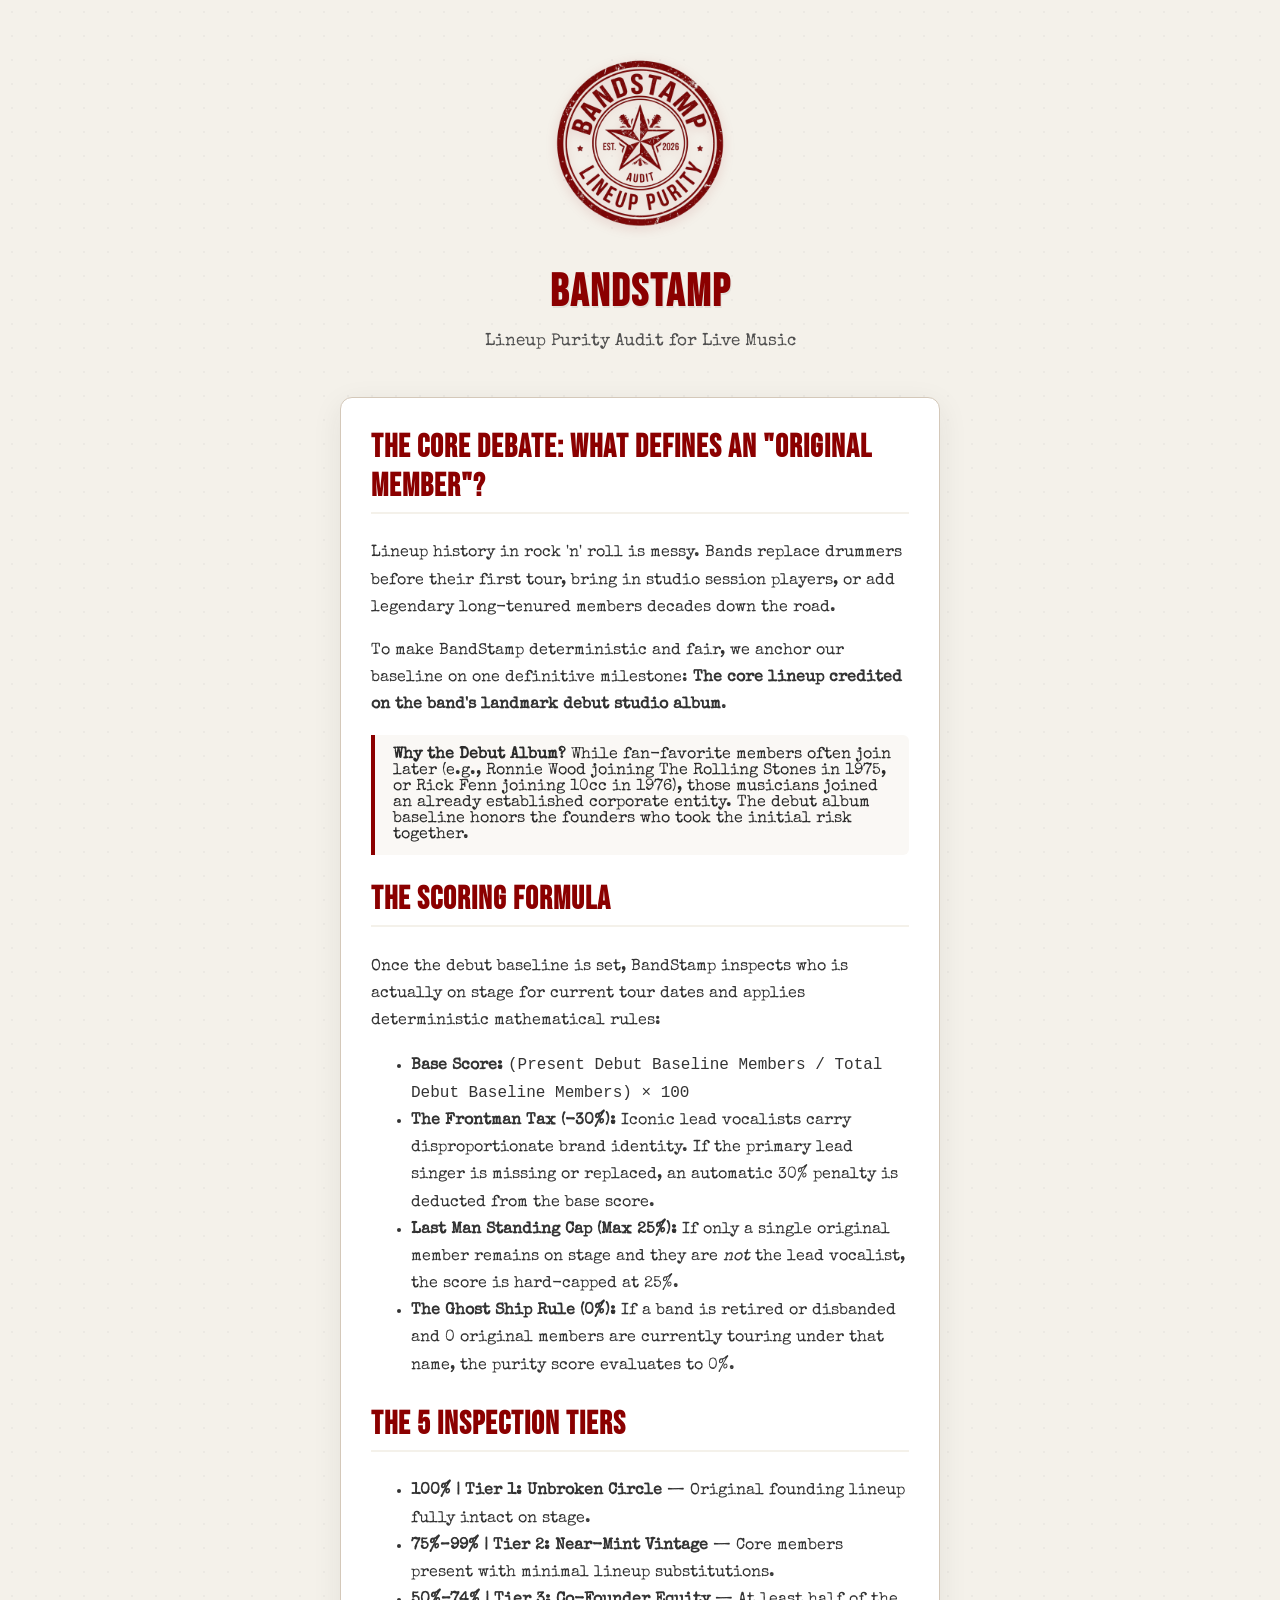
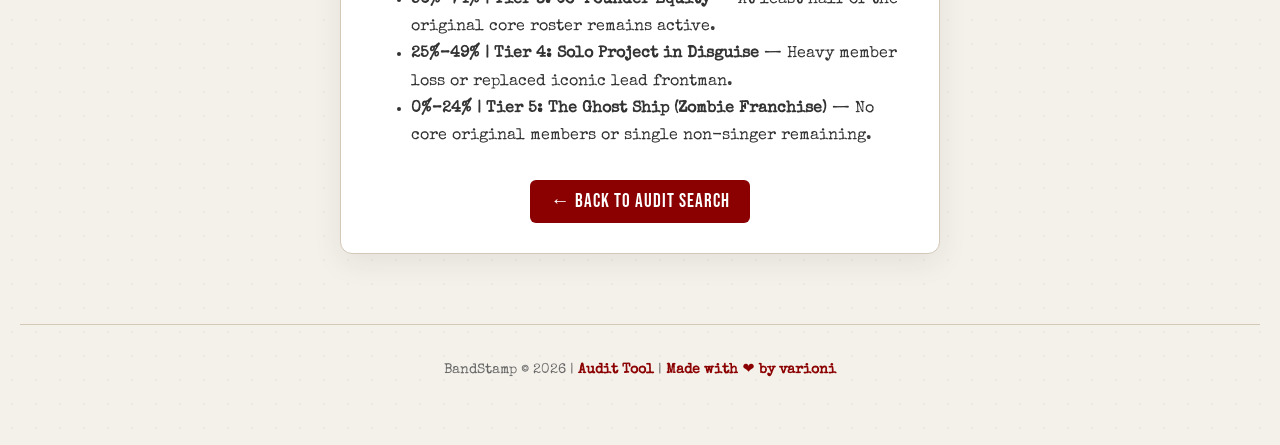
==== about.html @ f0cc4633 "Create about.html" ====
<!DOCTYPE html>
<html lang="en">
<head>
  <meta charset="UTF-8">
  <meta name="viewport" content="width=device-width, initial-scale=1.0">
  <title>About & Audit Logic - BandStamp</title>
  <link rel="stylesheet" href="style.css">
  <link rel="preconnect" href="https://fonts.googleapis.com">
  <link rel="preconnect" href="https://fonts.gstatic.com" crossorigin>
  <link href="https://fonts.googleapis.com/css2?family=Bebas+Neue&family=Special+Elite&display=swap" rel="stylesheet">
  <style>
    .about-container {
      background: #ffffff;
      border: 1px solid #d4c8b9;
      border-radius: 12px;
      padding: 30px;
      box-shadow: 0 8px 30px rgba(43, 40, 35, 0.08);
      margin-bottom: 30px;
    }

    .about-section {
      margin-bottom: 25px;
    }

    .about-section h2 {
      font-family: 'Bebas Neue', sans-serif;
      font-size: 2rem;
      color: #8b0000;
      border-bottom: 2px solid #f4f1ea;
      padding-bottom: 6px;
      margin-top: 0;
      letter-spacing: 1px;
    }

    .about-section p, .about-section li {
      font-size: 1rem;
      line-height: 1.7;
      color: #333;
    }

    .rule-box {
      background: #faf8f5;
      border-left: 4px solid #8b0000;
      padding: 12px 18px;
      margin: 15px 0;
      border-radius: 0 6px 6px 0;
    }

    .nav-btn {
      display: inline-block;
      font-family: 'Bebas Neue', sans-serif;
      font-size: 1.2rem;
      color: #ffffff;
      background-color: #8b0000;
      padding: 10px 20px;
      border-radius: 6px;
      text-decoration: none;
      letter-spacing: 1px;
      transition: background-color 0.15s ease;
    }

    .nav-btn:hover {
      background-color: #9d0a0a;
    }
  </style>
</head>
<body>

  <header>
    <div class="logo-container">
      <a href="index.html">
        <img src="logo.png" alt="BandStamp Logo" class="site-logo">
      </a>
      <h1 class="brand-title">BANDSTAMP</h1>
      <p class="tagline">Lineup Purity Audit for Live Music</p>
    </div>
  </header>

  <main>
    <div class="about-container">
      <div class="about-section">
        <h2>The Core Debate: What Defines an "Original Member"?</h2>
        <p>
          Lineup history in rock 'n' roll is messy. Bands replace drummers before their first tour, bring in studio session players, or add legendary long-tenured members decades down the road. 
        </p>
        <p>
          To make BandStamp deterministic and fair, we anchor our baseline on one definitive milestone: <strong>The core lineup credited on the band's landmark debut studio album</strong>.
        </p>
        <div class="rule-box">
          <strong>Why the Debut Album?</strong> While fan-favorite members often join later (e.g., Ronnie Wood joining The Rolling Stones in 1975, or Rick Fenn joining 10cc in 1976), those musicians joined an already established corporate entity. The debut album baseline honors the founders who took the initial risk together.
        </div>
      </div>

      <div class="about-section">
        <h2>The Scoring Formula</h2>
        <p>Once the debut baseline is set, BandStamp inspects who is actually on stage for current tour dates and applies deterministic mathematical rules:</p>

        <ul>
          <li><strong>Base Score:</strong> <code>(Present Debut Baseline Members / Total Debut Baseline Members) × 100</code></li>
          <li><strong>The Frontman Tax (-30%):</strong> Iconic lead vocalists carry disproportionate brand identity. If the primary lead singer is missing or replaced, an automatic 30% penalty is deducted from the base score.</li>
          <li><strong>Last Man Standing Cap (Max 25%):</strong> If only a single original member remains on stage and they are <em>not</em> the lead vocalist, the score is hard-capped at 25%.</li>
          <li><strong>The Ghost Ship Rule (0%):</strong> If a band is retired or disbanded and 0 original members are currently touring under that name, the purity score evaluates to 0%.</li>
        </ul>
      </div>

      <div class="about-section">
        <h2>The 5 Inspection Tiers</h2>
        <ul>
          <li><strong>100% | Tier 1: Unbroken Circle</strong> — Original founding lineup fully intact on stage.</li>
          <li><strong>75%–99% | Tier 2: Near-Mint Vintage</strong> — Core members present with minimal lineup substitutions.</li>
          <li><strong>50%–74% | Tier 3: Co-Founder Equity</strong> — At least half of the original core roster remains active.</li>
          <li><strong>25%–49% | Tier 4: Solo Project in Disguise</strong> — Heavy member loss or replaced iconic lead frontman.</li>
          <li><strong>0%–24% | Tier 5: The Ghost Ship (Zombie Franchise)</strong> — No core original members or single non-singer remaining.</li>
        </ul>
      </div>

      <div style="text-align: center; margin-top: 30px;">
        <a href="index.html" class="nav-btn">← Back to Audit Search</a>
      </div>
    </div>
  </main>

  <footer>
    <p>BandStamp &copy; 2026 | <a href="index.html">Audit Tool</a> | <a href="https://github.com/varioni" target="_blank" rel="noopener">Made with &#10084;&#65039; by varioni</a></p>
  </footer>

</body>
</html>
---- style.css ----
/* General Page Styling */
body {
  font-family: 'Special Elite', system-ui, -apple-system, sans-serif;
  background-color: #f4f1ea;
  background-image: radial-gradient(rgba(0, 0, 0, 0.03) 1px, transparent 0);
  background-size: 24px 24px;
  color: #2b2b2b;
  margin: 0;
  padding: 30px 20px;
  display: flex;
  flex-direction: column;
  align-items: center;
  min-height: 100vh;
}

/* Header & Logo Setup */
header {
  text-align: center;
  margin-bottom: 30px;
}

.logo-container {
  display: flex;
  flex-direction: column;
  align-items: center;
  gap: 10px; /* Reduced gap since the logo is bigger */
}

.site-logo {
  width: 170px; /* BUMPED UP from 110px to make the logo bigger */
  height: auto;
  filter: drop-shadow(0px 3px 6px rgba(139, 0, 0, 0.15));
}

.brand-title {
  margin: 0;
  font-family: 'Bebas Neue', sans-serif;
  font-size: 2.8rem; /* REDUCED from 4.2rem to make the text header smaller */
  color: #8b0000;
  text-transform: uppercase;
  letter-spacing: 2px;
  line-height: 0.9;
  text-shadow: 1px 2px 0px rgba(0, 0, 0, 0.07);
}

.tagline {
  font-family: 'Special Elite', cursive;
  font-size: 1.05rem;
  color: #4f4f4f;
  margin-top: 10px;
}

/* Main Container & Search Bar */
main {
  width: 100%;
  max-width: 600px;
}

.search-box {
  display: flex;
  gap: 10px;
  margin-bottom: 25px;
}

input[type="text"] {
  flex: 1;
  font-family: inherit;
  padding: 14px 20px;
  font-size: 1.1rem;
  background-color: #fff;
  border: 2px solid #bda893;
  border-radius: 6px;
  outline: none;
  box-shadow: inset 0 1px 4px rgba(0,0,0,0.05);
}

input[type="text"]:focus {
  border-color: #8b0000;
  box-shadow: inset 0 1px 4px rgba(0,0,0,0.05), 0 0 0 3px rgba(139, 0, 0, 0.1);
}

button {
  font-family: 'Bebas Neue', sans-serif;
  padding: 0 24px;
  font-size: 1.4rem;
  letter-spacing: 1px;
  color: #ffffff;
  background-color: #8b0000;
  border: none;
  border-radius: 6px;
  cursor: pointer;
  transition: all 0.15s ease;
  box-shadow: 0 3px 0 #5e0000, 0 4px 6px rgba(0,0,0,0.1);
}

button:hover {
  background-color: #9d0a0a;
  transform: translateY(-1px);
}

.hidden {
  display: none !important;
}

/* Loading State */
#loading {
  text-align: center;
  font-family: 'Special Elite', cursive;
  font-size: 1.1rem;
  color: #8b0000;
  margin: 20px 0;
  animation: pulse 1.5s infinite ease-in-out;
}

@keyframes pulse {
  0% { opacity: 0.6; }
  50% { opacity: 1; }
  100% { opacity: 0.6; }
}

/* Band Result Card */
.card {
  background: #fff;
  border-radius: 12px;
  box-shadow: 0 8px 30px rgba(43, 40, 35, 0.12);
  overflow: hidden;
  margin-bottom: 30px;
  border: 1px solid #d4c8b9;
}

.image-wrapper {
  position: relative;
  width: 100%;
  height: 350px;
  background-color: #e8e4db;
  overflow: hidden;
}

.image-wrapper img {
  width: 100%;
  height: 100%;
  object-fit: cover;
  display: block;
}

.card-details {
  padding: 25px;
}

.card-details h2 {
  margin-top: 0;
  margin-bottom: 8px;
  font-family: 'Bebas Neue', sans-serif;
  font-size: 2.5rem;
  color: #1a1a1a;
  text-transform: uppercase;
}

.badge {
  display: inline-block;
  font-family: 'Special Elite', cursive;
  font-size: 0.85rem;
  font-weight: bold;
  padding: 6px 12px;
  border-radius: 4px;
  margin-bottom: 10px;
  background-color: #2b2b2b;
  color: #fff;
  text-transform: uppercase;
}

.score-display {
  font-size: 1.2rem;
  margin: 10px 0;
}

#score-value {
  font-weight: bold;
  color: #8b0000;
  font-size: 1.3rem;
}

#audit-summary {
  font-family: inherit;
  font-size: 0.95rem;
  line-height: 1.65;
  color: #3a3a3a;
  margin-top: 15px;
  padding-top: 15px;
  border-top: 1px dashed #d4c8b9;
}

/* Rubber Stamp Overlay */
.stamp {
  position: absolute;
  top: 25px;
  right: 25px;
  padding: 10px 18px;
  font-family: 'Bebas Neue', sans-serif;
  font-size: 1.5rem;
  font-weight: bold;
  text-transform: uppercase;
  border-style: solid;
  border-width: 4px;
  border-radius: 8px;
  transform: rotate(-14deg);
  opacity: 0.95;
  letter-spacing: 1.5px;
  background-color: rgba(255, 255, 255, 0.95);
  box-shadow: 0 4px 10px rgba(0,0,0,0.15);
}

.stamp.gold { color: #b8860b; border-color: #b8860b; }
.stamp.green { color: #2e8b57; border-color: #2e8b57; }
.stamp.yellow { color: #d99b00; border-color: #d99b00; }
.stamp.orange { color: #d2691e; border-color: #d2691e; }
.stamp.red { color: #b22222; border-color: #b22222; }

/* Permanent Scorecard Legend Section */
.scorecard-legend {
  background: #ffffff;
  border: 1px solid #d4c8b9;
  border-radius: 10px;
  padding: 20px;
  margin-top: 15px;
  box-shadow: 0 4px 15px rgba(0,0,0,0.04);
}

.legend-title {
  font-family: 'Bebas Neue', sans-serif;
  font-size: 1.8rem;
  color: #8b0000;
  margin: 0 0 15px 0;
  text-transform: uppercase;
  letter-spacing: 1px;
  text-align: center;
  border-bottom: 2px solid #f4f1ea;
  padding-bottom: 8px;
}

.legend-list {
  display: flex;
  flex-direction: column;
  gap: 12px;
}

.legend-item {
  display: flex;
  align-items: center;
  gap: 15px;
  padding: 10px 12px;
  border-radius: 6px;
  border-left: 5px solid #2b2b2b;
  background-color: #faf8f5;
}

.legend-score {
  font-family: 'Bebas Neue', sans-serif;
  font-size: 1.4rem;
  min-width: 80px;
  text-align: center;
  padding: 4px 8px;
  border-radius: 4px;
  color: #fff;
}

.legend-text {
  display: flex;
  flex-direction: column;
}

.legend-name {
  font-weight: bold;
  font-size: 0.95rem;
  color: #1a1a1a;
}

.legend-desc {
  font-size: 0.8rem;
  color: #666;
  margin-top: 2px;
}

/* Tier Colors for Scorecard Items */
.tier-gold { border-left-color: #b8860b; }
.tier-gold .legend-score { background-color: #b8860b; }

.tier-green { border-left-color: #2e8b57; }
.tier-green .legend-score { background-color: #2e8b57; }

.tier-yellow { border-left-color: #d99b00; }
.tier-yellow .legend-score { background-color: #d99b00; }

.tier-orange { border-left-color: #d2691e; }
.tier-orange .legend-score { background-color: #d2691e; }

.tier-red { border-left-color: #b22222; }
.tier-red .legend-score { background-color: #b22222; }

footer {
  margin-top: 40px;
  padding: 20px 0;
  font-size: 0.9rem;
  color: #666;
  text-align: center;
  border-top: 1px solid #d4c8b9;
  width: 100%;
}

footer a {
  color: #8b0000;
  text-decoration: none;
  font-weight: bold;
  transition: color 0.15s ease;
}

footer a:hover {
  text-decoration: underline;
  color: #a00000;
}
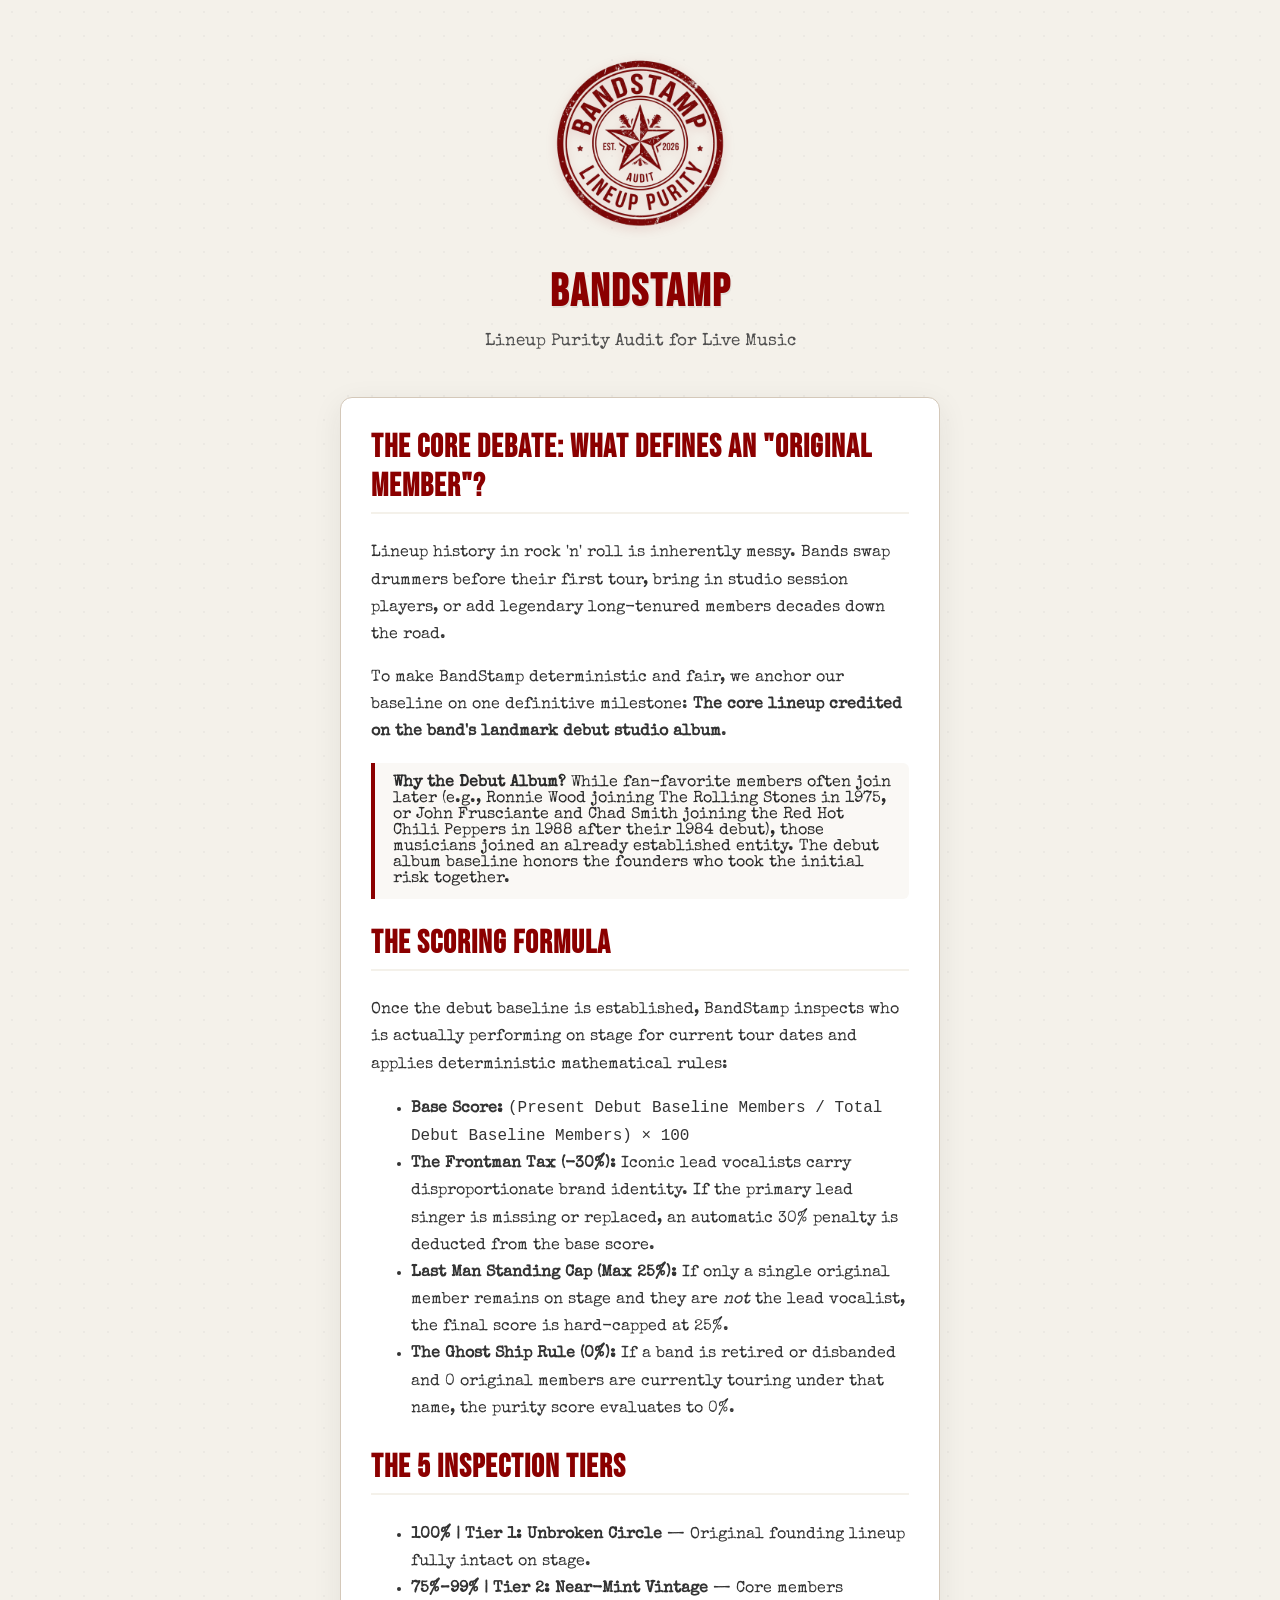
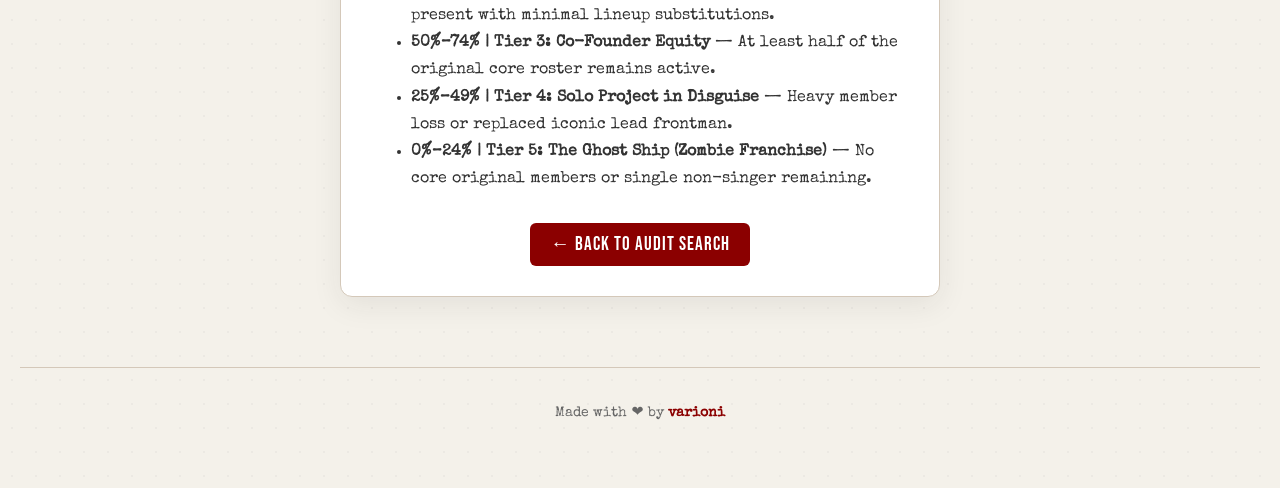
==== commit 18704160: "Update about.html" ====
--- a/about.html
+++ b/about.html
@@ -3,7 +3,7 @@
 <head>
   <meta charset="UTF-8">
   <meta name="viewport" content="width=device-width, initial-scale=1.0">
-  <title>About & Audit Logic - BandStamp</title>
+  <title>Score Calculation Guide - BandStamp</title>
   <link rel="stylesheet" href="style.css">
   <link rel="preconnect" href="https://fonts.googleapis.com">
   <link rel="preconnect" href="https://fonts.gstatic.com" crossorigin>
@@ -81,24 +81,24 @@
       <div class="about-section">
         <h2>The Core Debate: What Defines an "Original Member"?</h2>
         <p>
-          Lineup history in rock 'n' roll is messy. Bands replace drummers before their first tour, bring in studio session players, or add legendary long-tenured members decades down the road. 
+          Lineup history in rock 'n' roll is inherently messy. Bands swap drummers before their first tour, bring in studio session players, or add legendary long-tenured members decades down the road. 
         </p>
         <p>
           To make BandStamp deterministic and fair, we anchor our baseline on one definitive milestone: <strong>The core lineup credited on the band's landmark debut studio album</strong>.
         </p>
         <div class="rule-box">
-          <strong>Why the Debut Album?</strong> While fan-favorite members often join later (e.g., Ronnie Wood joining The Rolling Stones in 1975, or Rick Fenn joining 10cc in 1976), those musicians joined an already established corporate entity. The debut album baseline honors the founders who took the initial risk together.
+          <strong>Why the Debut Album?</strong> While fan-favorite members often join later (e.g., Ronnie Wood joining The Rolling Stones in 1975, or John Frusciante and Chad Smith joining the Red Hot Chili Peppers in 1988 after their 1984 debut), those musicians joined an already established entity. The debut album baseline honors the founders who took the initial risk together.
         </div>
       </div>
 
       <div class="about-section">
         <h2>The Scoring Formula</h2>
-        <p>Once the debut baseline is set, BandStamp inspects who is actually on stage for current tour dates and applies deterministic mathematical rules:</p>
+        <p>Once the debut baseline is established, BandStamp inspects who is actually performing on stage for current tour dates and applies deterministic mathematical rules:</p>
 
         <ul>
           <li><strong>Base Score:</strong> <code>(Present Debut Baseline Members / Total Debut Baseline Members) × 100</code></li>
           <li><strong>The Frontman Tax (-30%):</strong> Iconic lead vocalists carry disproportionate brand identity. If the primary lead singer is missing or replaced, an automatic 30% penalty is deducted from the base score.</li>
-          <li><strong>Last Man Standing Cap (Max 25%):</strong> If only a single original member remains on stage and they are <em>not</em> the lead vocalist, the score is hard-capped at 25%.</li>
+          <li><strong>Last Man Standing Cap (Max 25%):</strong> If only a single original member remains on stage and they are <em>not</em> the lead vocalist, the final score is hard-capped at 25%.</li>
           <li><strong>The Ghost Ship Rule (0%):</strong> If a band is retired or disbanded and 0 original members are currently touring under that name, the purity score evaluates to 0%.</li>
         </ul>
       </div>
@@ -115,13 +115,13 @@
       </div>
 
       <div style="text-align: center; margin-top: 30px;">
-        <a href="index.html" class="nav-btn">← Back to Audit Search</a>
+        <a href="index.html" class="nav-btn">&larr; Back to Audit Search</a>
       </div>
     </div>
   </main>
 
   <footer>
-    <p>BandStamp &copy; 2026 | <a href="index.html">Audit Tool</a> | <a href="https://github.com/varioni" target="_blank" rel="noopener">Made with &#10084;&#65039; by varioni</a></p>
+    <p>Made with &#10084;&#65039; by <a href="https://github.com/varioni" target="_blank" rel="noopener">varioni</a></p>
   </footer>
 
 </body>
--- a/style.css
+++ b/style.css
@@ -318,3 +318,25 @@
   text-decoration: underline;
   color: #a00000;
 }
+
+/* Score Calculation Guide Link */
+.guide-link-container {
+  text-align: center;
+  margin-top: 20px;
+  margin-bottom: 10px;
+}
+
+.guide-link {
+  font-family: 'Special Elite', cursive;
+  font-size: 0.95rem;
+  color: #8b0000;
+  text-decoration: none;
+  font-weight: bold;
+  letter-spacing: 0.5px;
+  transition: all 0.15s ease;
+}
+
+.guide-link:hover {
+  text-decoration: underline;
+  color: #a00000;
+}
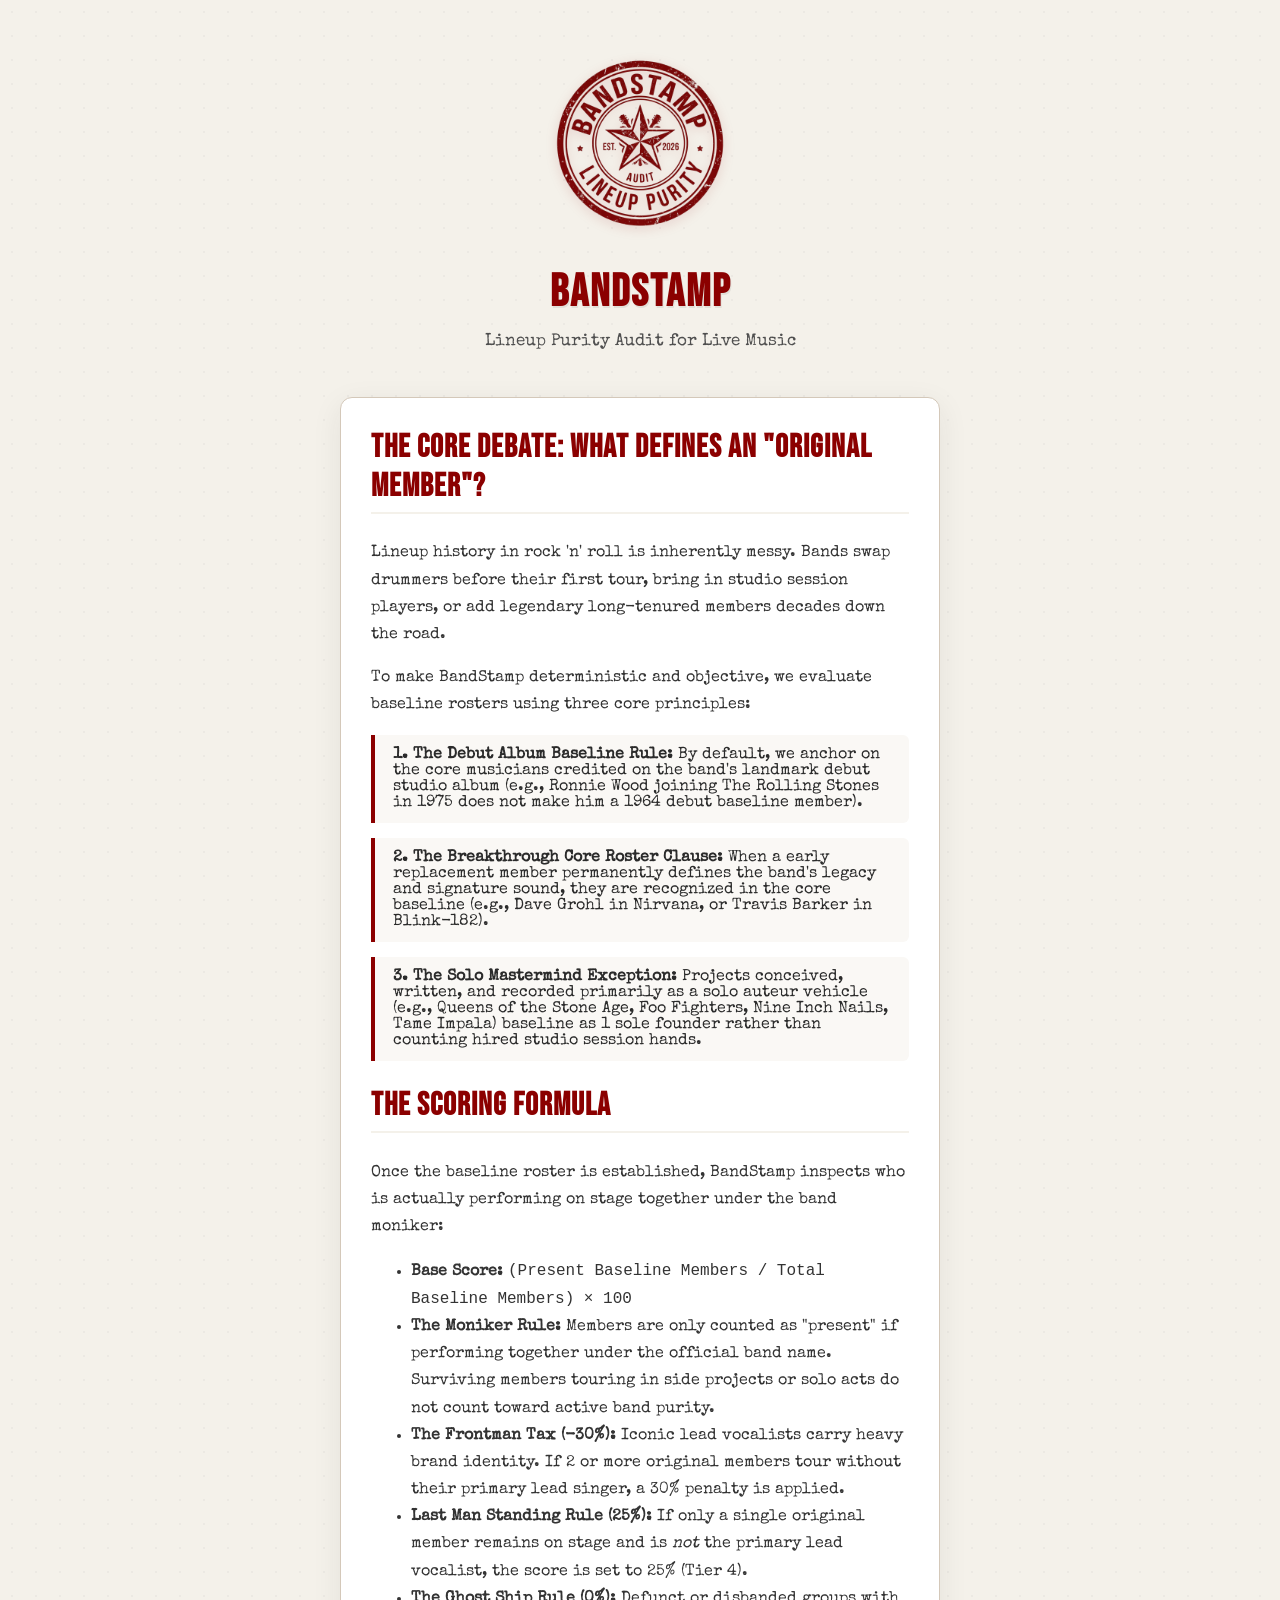
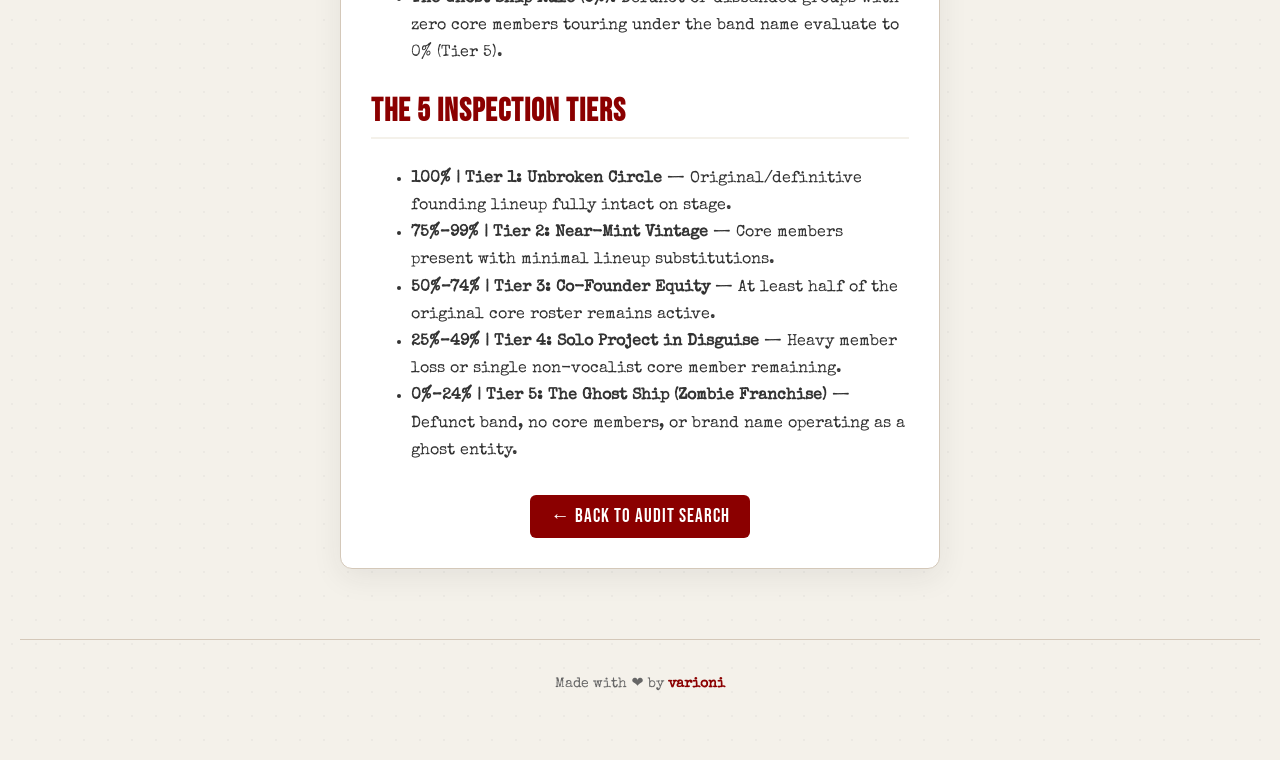
==== commit 695bcb22: "Update about.html" ====
--- a/about.html
+++ b/about.html
@@ -4,6 +4,7 @@
   <meta charset="UTF-8">
   <meta name="viewport" content="width=device-width, initial-scale=1.0">
   <title>Score Calculation Guide - BandStamp</title>
+  <link rel="icon" type="image/png" href="logo.png">
   <link rel="stylesheet" href="style.css">
   <link rel="preconnect" href="https://fonts.googleapis.com">
   <link rel="preconnect" href="https://fonts.gstatic.com" crossorigin>
@@ -84,33 +85,43 @@
           Lineup history in rock 'n' roll is inherently messy. Bands swap drummers before their first tour, bring in studio session players, or add legendary long-tenured members decades down the road. 
         </p>
         <p>
-          To make BandStamp deterministic and fair, we anchor our baseline on one definitive milestone: <strong>The core lineup credited on the band's landmark debut studio album</strong>.
+          To make BandStamp deterministic and objective, we evaluate baseline rosters using three core principles:
         </p>
+
         <div class="rule-box">
-          <strong>Why the Debut Album?</strong> While fan-favorite members often join later (e.g., Ronnie Wood joining The Rolling Stones in 1975, or John Frusciante and Chad Smith joining the Red Hot Chili Peppers in 1988 after their 1984 debut), those musicians joined an already established entity. The debut album baseline honors the founders who took the initial risk together.
+          <strong>1. The Debut Album Baseline Rule:</strong> By default, we anchor on the core musicians credited on the band's landmark debut studio album (e.g., Ronnie Wood joining The Rolling Stones in 1975 does not make him a 1964 debut baseline member).
+        </div>
+
+        <div class="rule-box">
+          <strong>2. The Breakthrough Core Roster Clause:</strong> When a early replacement member permanently defines the band's legacy and signature sound, they are recognized in the core baseline (e.g., Dave Grohl in Nirvana, or Travis Barker in Blink-182).
+        </div>
+
+        <div class="rule-box">
+          <strong>3. The Solo Mastermind Exception:</strong> Projects conceived, written, and recorded primarily as a solo auteur vehicle (e.g., Queens of the Stone Age, Foo Fighters, Nine Inch Nails, Tame Impala) baseline as 1 sole founder rather than counting hired studio session hands.
         </div>
       </div>
 
       <div class="about-section">
         <h2>The Scoring Formula</h2>
-        <p>Once the debut baseline is established, BandStamp inspects who is actually performing on stage for current tour dates and applies deterministic mathematical rules:</p>
+        <p>Once the baseline roster is established, BandStamp inspects who is actually performing on stage together under the band moniker:</p>
 
         <ul>
-          <li><strong>Base Score:</strong> <code>(Present Debut Baseline Members / Total Debut Baseline Members) × 100</code></li>
-          <li><strong>The Frontman Tax (-30%):</strong> Iconic lead vocalists carry disproportionate brand identity. If the primary lead singer is missing or replaced, an automatic 30% penalty is deducted from the base score.</li>
-          <li><strong>Last Man Standing Cap (Max 25%):</strong> If only a single original member remains on stage and they are <em>not</em> the lead vocalist, the final score is hard-capped at 25%.</li>
-          <li><strong>The Ghost Ship Rule (0%):</strong> If a band is retired or disbanded and 0 original members are currently touring under that name, the purity score evaluates to 0%.</li>
+          <li><strong>Base Score:</strong> <code>(Present Baseline Members / Total Baseline Members) × 100</code></li>
+          <li><strong>The Moniker Rule:</strong> Members are only counted as "present" if performing together under the official band name. Surviving members touring in side projects or solo acts do not count toward active band purity.</li>
+          <li><strong>The Frontman Tax (-30%):</strong> Iconic lead vocalists carry heavy brand identity. If 2 or more original members tour without their primary lead singer, a 30% penalty is applied.</li>
+          <li><strong>Last Man Standing Rule (25%):</strong> If only a single original member remains on stage and is <em>not</em> the primary lead vocalist, the score is set to 25% (Tier 4).</li>
+          <li><strong>The Ghost Ship Rule (0%):</strong> Defunct or disbanded groups with zero core members touring under the band name evaluate to 0% (Tier 5).</li>
         </ul>
       </div>
 
       <div class="about-section">
         <h2>The 5 Inspection Tiers</h2>
         <ul>
-          <li><strong>100% | Tier 1: Unbroken Circle</strong> — Original founding lineup fully intact on stage.</li>
+          <li><strong>100% | Tier 1: Unbroken Circle</strong> — Original/definitive founding lineup fully intact on stage.</li>
           <li><strong>75%–99% | Tier 2: Near-Mint Vintage</strong> — Core members present with minimal lineup substitutions.</li>
           <li><strong>50%–74% | Tier 3: Co-Founder Equity</strong> — At least half of the original core roster remains active.</li>
-          <li><strong>25%–49% | Tier 4: Solo Project in Disguise</strong> — Heavy member loss or replaced iconic lead frontman.</li>
-          <li><strong>0%–24% | Tier 5: The Ghost Ship (Zombie Franchise)</strong> — No core original members or single non-singer remaining.</li>
+          <li><strong>25%–49% | Tier 4: Solo Project in Disguise</strong> — Heavy member loss or single non-vocalist core member remaining.</li>
+          <li><strong>0%–24% | Tier 5: The Ghost Ship (Zombie Franchise)</strong> — Defunct band, no core members, or brand name operating as a ghost entity.</li>
         </ul>
       </div>
 
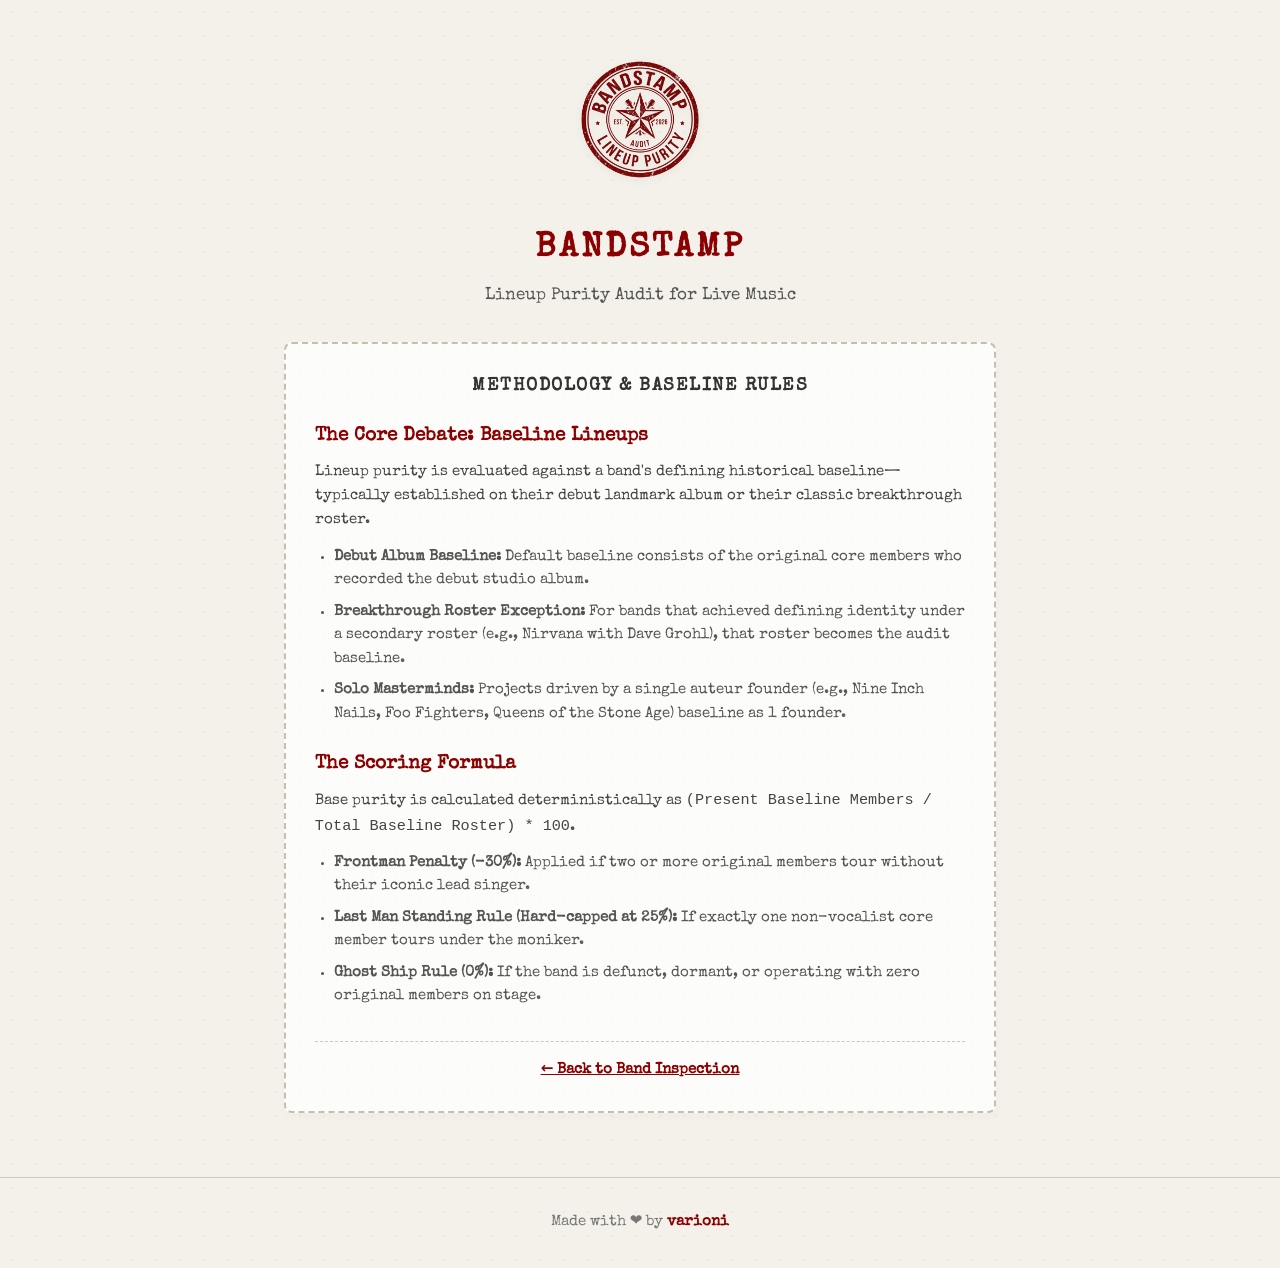
==== commit 1783fc3b: "Update about.html" ====
--- a/about.html
+++ b/about.html
@@ -3,137 +3,59 @@
 <head>
   <meta charset="UTF-8">
   <meta name="viewport" content="width=device-width, initial-scale=1.0">
-  <title>Score Calculation Guide - BandStamp</title>
+  <title>About & Calculation Rules - BandStamp</title>
   <link rel="icon" type="image/png" href="logo.png">
+  <link rel="shortcut icon" href="logo.png">
   <link rel="stylesheet" href="style.css">
-  <link rel="preconnect" href="https://fonts.googleapis.com">
-  <link rel="preconnect" href="https://fonts.gstatic.com" crossorigin>
-  <link href="https://fonts.googleapis.com/css2?family=Bebas+Neue&family=Special+Elite&display=swap" rel="stylesheet">
-  <style>
-    .about-container {
-      background: #ffffff;
-      border: 1px solid #d4c8b9;
-      border-radius: 12px;
-      padding: 30px;
-      box-shadow: 0 8px 30px rgba(43, 40, 35, 0.08);
-      margin-bottom: 30px;
-    }
-
-    .about-section {
-      margin-bottom: 25px;
-    }
-
-    .about-section h2 {
-      font-family: 'Bebas Neue', sans-serif;
-      font-size: 2rem;
-      color: #8b0000;
-      border-bottom: 2px solid #f4f1ea;
-      padding-bottom: 6px;
-      margin-top: 0;
-      letter-spacing: 1px;
-    }
-
-    .about-section p, .about-section li {
-      font-size: 1rem;
-      line-height: 1.7;
-      color: #333;
-    }
-
-    .rule-box {
-      background: #faf8f5;
-      border-left: 4px solid #8b0000;
-      padding: 12px 18px;
-      margin: 15px 0;
-      border-radius: 0 6px 6px 0;
-    }
-
-    .nav-btn {
-      display: inline-block;
-      font-family: 'Bebas Neue', sans-serif;
-      font-size: 1.2rem;
-      color: #ffffff;
-      background-color: #8b0000;
-      padding: 10px 20px;
-      border-radius: 6px;
-      text-decoration: none;
-      letter-spacing: 1px;
-      transition: background-color 0.15s ease;
-    }
-
-    .nav-btn:hover {
-      background-color: #9d0a0a;
-    }
-  </style>
 </head>
 <body>
+  <main class="container">
+    <!-- Centered Hero Header (Identical to Index) -->
+    <header class="hero-brand">
+      <a href="index.html" style="text-decoration: none;">
+        <img src="logo.png" alt="BandStamp Logo" class="main-logo" />
+      </a>
+      <h1 class="brand-heading">BANDSTAMP</h1>
+      <p class="tagline">Lineup Purity Audit for Live Music</p>
+    </header>
 
-  <header>
-    <div class="logo-container">
-      <a href="index.html">
-        <img src="logo.png" alt="BandStamp Logo" class="site-logo">
-      </a>
-      <h1 class="brand-title">BANDSTAMP</h1>
-      <p class="tagline">Lineup Purity Audit for Live Music</p>
-    </div>
-  </header>
+    <article class="tier-legend" style="text-align: left; margin-top: 1.5rem;">
+      <h2>Methodology & Baseline Rules</h2>
+      
+      <section style="margin-bottom: 1.5rem;">
+        <h3 style="color: var(--accent-color); margin-bottom: 0.5rem;">The Core Debate: Baseline Lineups</h3>
+        <p style="margin-bottom: 0.8rem; font-size: 0.95rem; color: #444;">
+          Lineup purity is evaluated against a band's defining historical baseline—typically established on their debut landmark album or their classic breakthrough roster.
+        </p>
+        <ul style="padding-left: 1.2rem; font-size: 0.92rem; color: #555; display: flex; flex-direction: column; gap: 8px;">
+          <li><strong>Debut Album Baseline:</strong> Default baseline consists of the original core members who recorded the debut studio album.</li>
+          <li><strong>Breakthrough Roster Exception:</strong> For bands that achieved defining identity under a secondary roster (e.g., Nirvana with Dave Grohl), that roster becomes the audit baseline.</li>
+          <li><strong>Solo Masterminds:</strong> Projects driven by a single auteur founder (e.g., Nine Inch Nails, Foo Fighters, Queens of the Stone Age) baseline as 1 founder.</li>
+        </ul>
+      </section>
 
-  <main>
-    <div class="about-container">
-      <div class="about-section">
-        <h2>The Core Debate: What Defines an "Original Member"?</h2>
-        <p>
-          Lineup history in rock 'n' roll is inherently messy. Bands swap drummers before their first tour, bring in studio session players, or add legendary long-tenured members decades down the road. 
+      <section style="margin-bottom: 1.5rem;">
+        <h3 style="color: var(--accent-color); margin-bottom: 0.5rem;">The Scoring Formula</h3>
+        <p style="margin-bottom: 0.8rem; font-size: 0.95rem; color: #444;">
+          Base purity is calculated deterministically as <code>(Present Baseline Members / Total Baseline Roster) * 100</code>.
         </p>
-        <p>
-          To make BandStamp deterministic and objective, we evaluate baseline rosters using three core principles:
-        </p>
+        <ul style="padding-left: 1.2rem; font-size: 0.92rem; color: #555; display: flex; flex-direction: column; gap: 8px;">
+          <li><strong>Frontman Penalty (-30%):</strong> Applied if two or more original members tour without their iconic lead singer.</li>
+          <li><strong>Last Man Standing Rule (Hard-capped at 25%):</strong> If exactly one non-vocalist core member tours under the moniker.</li>
+          <li><strong>Ghost Ship Rule (0%):</strong> If the band is defunct, dormant, or operating with zero original members on stage.</li>
+        </ul>
+      </section>
 
-        <div class="rule-box">
-          <strong>1. The Debut Album Baseline Rule:</strong> By default, we anchor on the core musicians credited on the band's landmark debut studio album (e.g., Ronnie Wood joining The Rolling Stones in 1975 does not make him a 1964 debut baseline member).
-        </div>
-
-        <div class="rule-box">
-          <strong>2. The Breakthrough Core Roster Clause:</strong> When a early replacement member permanently defines the band's legacy and signature sound, they are recognized in the core baseline (e.g., Dave Grohl in Nirvana, or Travis Barker in Blink-182).
-        </div>
-
-        <div class="rule-box">
-          <strong>3. The Solo Mastermind Exception:</strong> Projects conceived, written, and recorded primarily as a solo auteur vehicle (e.g., Queens of the Stone Age, Foo Fighters, Nine Inch Nails, Tame Impala) baseline as 1 sole founder rather than counting hired studio session hands.
-        </div>
+      <div class="calc-method-link" style="text-align: center; margin-top: 2rem;">
+        <a href="index.html">&larr; Back to Band Inspection</a>
       </div>
-
-      <div class="about-section">
-        <h2>The Scoring Formula</h2>
-        <p>Once the baseline roster is established, BandStamp inspects who is actually performing on stage together under the band moniker:</p>
-
-        <ul>
-          <li><strong>Base Score:</strong> <code>(Present Baseline Members / Total Baseline Members) × 100</code></li>
-          <li><strong>The Moniker Rule:</strong> Members are only counted as "present" if performing together under the official band name. Surviving members touring in side projects or solo acts do not count toward active band purity.</li>
-          <li><strong>The Frontman Tax (-30%):</strong> Iconic lead vocalists carry heavy brand identity. If 2 or more original members tour without their primary lead singer, a 30% penalty is applied.</li>
-          <li><strong>Last Man Standing Rule (25%):</strong> If only a single original member remains on stage and is <em>not</em> the primary lead vocalist, the score is set to 25% (Tier 4).</li>
-          <li><strong>The Ghost Ship Rule (0%):</strong> Defunct or disbanded groups with zero core members touring under the band name evaluate to 0% (Tier 5).</li>
-        </ul>
-      </div>
-
-      <div class="about-section">
-        <h2>The 5 Inspection Tiers</h2>
-        <ul>
-          <li><strong>100% | Tier 1: Unbroken Circle</strong> — Original/definitive founding lineup fully intact on stage.</li>
-          <li><strong>75%–99% | Tier 2: Near-Mint Vintage</strong> — Core members present with minimal lineup substitutions.</li>
-          <li><strong>50%–74% | Tier 3: Co-Founder Equity</strong> — At least half of the original core roster remains active.</li>
-          <li><strong>25%–49% | Tier 4: Solo Project in Disguise</strong> — Heavy member loss or single non-vocalist core member remaining.</li>
-          <li><strong>0%–24% | Tier 5: The Ghost Ship (Zombie Franchise)</strong> — Defunct band, no core members, or brand name operating as a ghost entity.</li>
-        </ul>
-      </div>
-
-      <div style="text-align: center; margin-top: 30px;">
-        <a href="index.html" class="nav-btn">&larr; Back to Audit Search</a>
-      </div>
-    </div>
+    </article>
   </main>
 
   <footer>
-    <p>Made with &#10084;&#65039; by <a href="https://github.com/varioni" target="_blank" rel="noopener">varioni</a></p>
+    <p>Made with ❤️ by <a href="https://github.com/varioni" target="_blank" rel="noopener noreferrer">varioni</a></p>
   </footer>
 
+  <script src="app.js"></script>
 </body>
 </html>
--- a/style.css
+++ b/style.css
@@ -1,342 +1,369 @@
-/* General Page Styling */
+@import url('https://fonts.googleapis.com/css2?family=Special+Elite&display=swap');
+
+:root {
+  --bg-color: #f4f1ea;
+  --text-color: #2b2b2b;
+  --card-bg: #ffffff;
+  --border-color: #d1c7b7;
+  --accent-color: #8b0000;
+  --stamp-green: #1b4d3e;
+  --stamp-amber: #b45309;
+  --stamp-red: #991b1b;
+}
+
+* {
+  box-sizing: border-box;
+  margin: 0;
+  padding: 0;
+}
+
 body {
-  font-family: 'Special Elite', system-ui, -apple-system, sans-serif;
-  background-color: #f4f1ea;
-  background-image: radial-gradient(rgba(0, 0, 0, 0.03) 1px, transparent 0);
+  font-family: 'Special Elite', system-ui, -apple-system, monospace, sans-serif;
+  background-color: var(--bg-color);
+  background-image: radial-gradient(rgba(0, 0, 0, 0.04) 1px, transparent 0);
   background-size: 24px 24px;
-  color: #2b2b2b;
-  margin: 0;
-  padding: 30px 20px;
+  color: var(--text-color);
+  min-height: 100vh;
+  line-height: 1.6;
+}
+
+.container {
+  max-width: 760px;
+  margin: 2.5rem auto;
+  padding: 0 1.5rem;
+}
+
+/* Header & Logo Proportion Adjustments */
+.hero-brand {
+  text-align: center;
+  margin-bottom: 2rem;
+}
+
+.main-logo {
+  width: 160px;
+  height: 160px;
+  object-fit: contain;
+  margin-bottom: 0.75rem;
+  filter: drop-shadow(0 2px 4px rgba(0,0,0,0.06));
+}
+
+.brand-heading {
+  font-size: 2.1rem;
+  font-weight: 700;
+  color: var(--accent-color);
+  letter-spacing: 3px;
+  text-transform: uppercase;
+  margin-bottom: 0.4rem;
+}
+
+.tagline {
+  font-size: 1.05rem;
+  color: #555;
+  max-width: 600px;
+  margin: 0 auto;
+}
+
+/* Search Form */
+.search-form {
+  display: flex;
+  gap: 12px;
+  margin-top: 1.8rem;
+  justify-content: center;
+}
+
+.search-input {
+  font-family: 'Special Elite', monospace;
+  width: 72%;
+  padding: 0.85rem 1.1rem;
+  font-size: 1.05rem;
+  border: 2px solid var(--border-color);
+  border-radius: 4px;
+  background-color: #faf8f5;
+  color: var(--text-color);
+  box-shadow: inset 0 1px 3px rgba(0,0,0,0.03);
+}
+
+.search-input:focus {
+  outline: none;
+  border-color: var(--accent-color);
+  background-color: #ffffff;
+}
+
+.btn-submit {
+  font-family: 'Special Elite', monospace;
+  padding: 0.85rem 1.4rem;
+  font-size: 1.05rem;
+  background-color: var(--accent-color);
+  color: #fff;
+  border: none;
+  border-radius: 4px;
+  cursor: pointer;
+  transition: background-color 0.2s, transform 0.1s;
+}
+
+.btn-submit:hover {
+  background-color: #6b0000;
+}
+
+.btn-submit:active {
+  transform: translateY(1px);
+}
+
+.btn-submit:disabled {
+  opacity: 0.6;
+  cursor: not-allowed;
+}
+
+/* Refined Scoring Tiers Legend */
+.tier-legend {
+  margin-top: 2.5rem;
+  padding: 1.8rem;
+  background-color: rgba(255, 255, 255, 0.75);
+  border: 2px dashed #c8beae;
+  border-radius: 8px;
+  box-shadow: 0 4px 12px rgba(0, 0, 0, 0.02);
+}
+
+.tier-legend h2 {
+  font-size: 1.15rem;
+  margin-bottom: 1.25rem;
+  text-transform: uppercase;
+  letter-spacing: 1.5px;
+  color: #333;
+  text-align: center;
+}
+
+.legend-list {
   display: flex;
   flex-direction: column;
+  gap: 12px;
+  margin-bottom: 1.2rem;
+}
+
+.legend-card {
+  padding: 0.85rem 1.1rem;
+  border-radius: 6px;
+  border: 1px solid var(--border-color);
+  background-color: #faf8f5;
+  transition: transform 0.15s ease;
+}
+
+.legend-card:hover {
+  transform: translateX(3px);
+}
+
+.legend-header {
+  display: flex;
   align-items: center;
-  min-height: 100vh;
-}
-
-/* Header & Logo Setup */
-header {
-  text-align: center;
-  margin-bottom: 30px;
-}
-
-.logo-container {
-  display: flex;
-  flex-direction: column;
-  align-items: center;
-  gap: 10px; /* Reduced gap since the logo is bigger */
-}
-
-.site-logo {
-  width: 170px; /* BUMPED UP from 110px to make the logo bigger */
-  height: auto;
-  filter: drop-shadow(0px 3px 6px rgba(139, 0, 0, 0.15));
-}
-
-.brand-title {
-  margin: 0;
-  font-family: 'Bebas Neue', sans-serif;
-  font-size: 2.8rem; /* REDUCED from 4.2rem to make the text header smaller */
-  color: #8b0000;
-  text-transform: uppercase;
-  letter-spacing: 2px;
-  line-height: 0.9;
-  text-shadow: 1px 2px 0px rgba(0, 0, 0, 0.07);
-}
-
-.tagline {
-  font-family: 'Special Elite', cursive;
-  font-size: 1.05rem;
-  color: #4f4f4f;
-  margin-top: 10px;
-}
-
-/* Main Container & Search Bar */
-main {
-  width: 100%;
-  max-width: 600px;
-}
-
-.search-box {
-  display: flex;
-  gap: 10px;
-  margin-bottom: 25px;
-}
-
-input[type="text"] {
-  flex: 1;
-  font-family: inherit;
-  padding: 14px 20px;
-  font-size: 1.1rem;
-  background-color: #fff;
-  border: 2px solid #bda893;
-  border-radius: 6px;
-  outline: none;
-  box-shadow: inset 0 1px 4px rgba(0,0,0,0.05);
-}
-
-input[type="text"]:focus {
-  border-color: #8b0000;
-  box-shadow: inset 0 1px 4px rgba(0,0,0,0.05), 0 0 0 3px rgba(139, 0, 0, 0.1);
-}
-
-button {
-  font-family: 'Bebas Neue', sans-serif;
-  padding: 0 24px;
-  font-size: 1.4rem;
-  letter-spacing: 1px;
-  color: #ffffff;
-  background-color: #8b0000;
-  border: none;
-  border-radius: 6px;
-  cursor: pointer;
-  transition: all 0.15s ease;
-  box-shadow: 0 3px 0 #5e0000, 0 4px 6px rgba(0,0,0,0.1);
-}
-
-button:hover {
-  background-color: #9d0a0a;
-  transform: translateY(-1px);
+  gap: 12px;
+  margin-bottom: 0.25rem;
+}
+
+.legend-badge {
+  font-weight: bold;
+  padding: 0.2rem 0.6rem;
+  border-radius: 4px;
+  min-width: 90px;
+  text-align: center;
+  font-size: 0.85rem;
+  font-family: 'Special Elite', monospace;
+}
+
+.legend-card.gold .legend-badge { background-color: #fef08a; color: #854d0e; border: 1px solid #eab308; }
+.legend-card.green .legend-badge { background-color: #dcfce7; color: #166534; border: 1px solid #22c55e; }
+.legend-card.yellow .legend-badge { background-color: #fef9c3; color: #713f12; border: 1px solid #ca8a04; }
+.legend-card.orange .legend-badge { background-color: #ffedd5; color: #9a3412; border: 1px solid #f97316; }
+.legend-card.red .legend-badge { background-color: #fee2e2; color: #991b1b; border: 1px solid #ef4444; }
+
+.legend-title {
+  font-weight: bold;
+  font-size: 1.05rem;
+  color: #1a1a1a;
+}
+
+.legend-desc {
+  font-size: 0.92rem;
+  color: #555;
+  margin-left: 102px;
+  line-height: 1.4;
+}
+
+.calc-method-link {
+  font-size: 0.95rem;
+  border-top: 1px dashed var(--border-color);
+  padding-top: 1rem;
+  text-align: center;
+}
+
+.calc-method-link a {
+  color: var(--accent-color);
+  text-decoration: underline;
+  font-weight: bold;
 }
 
 .hidden {
   display: none !important;
 }
 
-/* Loading State */
-#loading {
-  text-align: center;
-  font-family: 'Special Elite', cursive;
-  font-size: 1.1rem;
-  color: #8b0000;
-  margin: 20px 0;
-  animation: pulse 1.5s infinite ease-in-out;
-}
-
-@keyframes pulse {
-  0% { opacity: 0.6; }
-  50% { opacity: 1; }
-  100% { opacity: 0.6; }
-}
-
-/* Band Result Card */
-.card {
-  background: #fff;
-  border-radius: 12px;
-  box-shadow: 0 8px 30px rgba(43, 40, 35, 0.12);
-  overflow: hidden;
-  margin-bottom: 30px;
-  border: 1px solid #d4c8b9;
+.spinner-container {
+  text-align: center;
+  margin: 2.5rem 0;
+}
+
+.spinner {
+  width: 44px;
+  height: 44px;
+  margin: 0 auto 1rem;
+  border: 4px solid rgba(0, 0, 0, 0.1);
+  border-left-color: var(--accent-color);
+  border-radius: 50%;
+  animation: spin 0.8s linear infinite;
+}
+
+@keyframes spin {
+  to { transform: rotate(360deg); }
+}
+
+.result-card {
+  background-color: var(--card-bg);
+  border: 2px dashed #b8ad9a;
+  border-radius: 8px;
+  padding: 2rem;
+  margin-top: 2.5rem;
+  box-shadow: 0 4px 16px rgba(0, 0, 0, 0.06);
+  position: relative;
+}
+
+.card-header {
+  display: flex;
+  justify-content: space-between;
+  align-items: center;
+  margin-bottom: 1rem;
+}
+
+.badge {
+  font-size: 0.9rem;
+  padding: 0.2rem 0.6rem;
+  border: 1px solid var(--border-color);
+  border-radius: 4px;
+  background-color: #faf8f5;
+  font-style: italic;
 }
 
 .image-wrapper {
   position: relative;
+  margin: 1.5rem 0;
+  text-align: center;
+}
+
+.image-wrapper img {
+  max-width: 100%;
+  max-height: 400px;
+  object-fit: cover;
+  border: 1px solid var(--border-color);
+  border-radius: 4px;
+}
+
+.stamp {
+  display: inline-block;
+  position: absolute;
+  top: 20px;
+  right: 20px;
+  border: 3px double currentColor;
+  padding: 0.5rem 1rem;
+  text-transform: uppercase;
+  font-weight: bold;
+  font-size: 1.2rem;
+  letter-spacing: 1px;
+  transform: rotate(-5deg);
+  background-color: rgba(255, 255, 255, 0.9);
+  box-shadow: 0 2px 6px rgba(0, 0, 0, 0.15);
+}
+
+.stamp.gold, .stamp.green {
+  color: var(--stamp-green);
+  border-color: var(--stamp-green);
+}
+
+.stamp.yellow, .stamp.orange {
+  color: var(--stamp-amber);
+  border-color: var(--stamp-amber);
+}
+
+.stamp.red {
+  color: var(--stamp-red);
+  border-color: var(--stamp-red);
+}
+
+.score-display {
+  font-size: 1.8rem;
+  font-weight: bold;
+  color: var(--accent-color);
+  margin-bottom: 1rem;
+}
+
+.summary {
+  font-size: 1.05rem;
+  border-top: 1px dashed var(--border-color);
+  padding-top: 1rem;
+}
+
+.challenge-actions {
+  margin-top: 1.5rem;
+  padding-top: 1rem;
+  border-top: 1px dashed var(--border-color);
+  text-align: center;
+}
+
+.challenge-box {
+  margin-top: 1rem;
+  display: flex;
+  flex-direction: column;
+  gap: 10px;
+}
+
+.challenge-box textarea {
+  font-family: 'Special Elite', monospace;
   width: 100%;
-  height: 350px;
-  background-color: #e8e4db;
-  overflow: hidden;
-}
-
-.image-wrapper img {
-  width: 100%;
-  height: 100%;
-  object-fit: cover;
-  display: block;
-}
-
-.card-details {
-  padding: 25px;
-}
-
-.card-details h2 {
-  margin-top: 0;
-  margin-bottom: 8px;
-  font-family: 'Bebas Neue', sans-serif;
-  font-size: 2.5rem;
-  color: #1a1a1a;
-  text-transform: uppercase;
-}
-
-.badge {
-  display: inline-block;
-  font-family: 'Special Elite', cursive;
-  font-size: 0.85rem;
-  font-weight: bold;
-  padding: 6px 12px;
-  border-radius: 4px;
-  margin-bottom: 10px;
-  background-color: #2b2b2b;
-  color: #fff;
-  text-transform: uppercase;
-}
-
-.score-display {
-  font-size: 1.2rem;
-  margin: 10px 0;
-}
-
-#score-value {
-  font-weight: bold;
-  color: #8b0000;
-  font-size: 1.3rem;
-}
-
-#audit-summary {
-  font-family: inherit;
+  min-height: 85px;
+  padding: 0.8rem;
+  border: 2px solid var(--border-color);
+  border-radius: 4px;
+  background-color: #faf8f5;
+  color: var(--text-color);
+}
+
+footer {
+  text-align: center;
+  padding: 2rem;
+  color: #777;
   font-size: 0.95rem;
-  line-height: 1.65;
-  color: #3a3a3a;
-  margin-top: 15px;
-  padding-top: 15px;
-  border-top: 1px dashed #d4c8b9;
-}
-
-/* Rubber Stamp Overlay */
-.stamp {
-  position: absolute;
-  top: 25px;
-  right: 25px;
-  padding: 10px 18px;
-  font-family: 'Bebas Neue', sans-serif;
-  font-size: 1.5rem;
-  font-weight: bold;
-  text-transform: uppercase;
-  border-style: solid;
-  border-width: 4px;
-  border-radius: 8px;
-  transform: rotate(-14deg);
-  opacity: 0.95;
-  letter-spacing: 1.5px;
-  background-color: rgba(255, 255, 255, 0.95);
-  box-shadow: 0 4px 10px rgba(0,0,0,0.15);
-}
-
-.stamp.gold { color: #b8860b; border-color: #b8860b; }
-.stamp.green { color: #2e8b57; border-color: #2e8b57; }
-.stamp.yellow { color: #d99b00; border-color: #d99b00; }
-.stamp.orange { color: #d2691e; border-color: #d2691e; }
-.stamp.red { color: #b22222; border-color: #b22222; }
-
-/* Permanent Scorecard Legend Section */
-.scorecard-legend {
-  background: #ffffff;
-  border: 1px solid #d4c8b9;
-  border-radius: 10px;
-  padding: 20px;
-  margin-top: 15px;
-  box-shadow: 0 4px 15px rgba(0,0,0,0.04);
-}
-
-.legend-title {
-  font-family: 'Bebas Neue', sans-serif;
-  font-size: 1.8rem;
-  color: #8b0000;
-  margin: 0 0 15px 0;
-  text-transform: uppercase;
-  letter-spacing: 1px;
-  text-align: center;
-  border-bottom: 2px solid #f4f1ea;
-  padding-bottom: 8px;
-}
-
-.legend-list {
-  display: flex;
-  flex-direction: column;
-  gap: 12px;
-}
-
-.legend-item {
-  display: flex;
-  align-items: center;
-  gap: 15px;
-  padding: 10px 12px;
-  border-radius: 6px;
-  border-left: 5px solid #2b2b2b;
-  background-color: #faf8f5;
-}
-
-.legend-score {
-  font-family: 'Bebas Neue', sans-serif;
-  font-size: 1.4rem;
-  min-width: 80px;
-  text-align: center;
-  padding: 4px 8px;
-  border-radius: 4px;
-  color: #fff;
-}
-
-.legend-text {
-  display: flex;
-  flex-direction: column;
-}
-
-.legend-name {
-  font-weight: bold;
-  font-size: 0.95rem;
-  color: #1a1a1a;
-}
-
-.legend-desc {
-  font-size: 0.8rem;
-  color: #666;
-  margin-top: 2px;
-}
-
-/* Tier Colors for Scorecard Items */
-.tier-gold { border-left-color: #b8860b; }
-.tier-gold .legend-score { background-color: #b8860b; }
-
-.tier-green { border-left-color: #2e8b57; }
-.tier-green .legend-score { background-color: #2e8b57; }
-
-.tier-yellow { border-left-color: #d99b00; }
-.tier-yellow .legend-score { background-color: #d99b00; }
-
-.tier-orange { border-left-color: #d2691e; }
-.tier-orange .legend-score { background-color: #d2691e; }
-
-.tier-red { border-left-color: #b22222; }
-.tier-red .legend-score { background-color: #b22222; }
-
-footer {
-  margin-top: 40px;
-  padding: 20px 0;
-  font-size: 0.9rem;
-  color: #666;
-  text-align: center;
-  border-top: 1px solid #d4c8b9;
-  width: 100%;
+  margin-top: 4rem;
+  border-top: 1px solid var(--border-color);
 }
 
 footer a {
-  color: #8b0000;
+  color: var(--accent-color);
   text-decoration: none;
   font-weight: bold;
-  transition: color 0.15s ease;
 }
 
 footer a:hover {
   text-decoration: underline;
-  color: #a00000;
-}
-
-/* Score Calculation Guide Link */
-.guide-link-container {
-  text-align: center;
-  margin-top: 20px;
-  margin-bottom: 10px;
-}
-
-.guide-link {
-  font-family: 'Special Elite', cursive;
-  font-size: 0.95rem;
-  color: #8b0000;
-  text-decoration: none;
-  font-weight: bold;
-  letter-spacing: 0.5px;
-  transition: all 0.15s ease;
-}
-
-.guide-link:hover {
-  text-decoration: underline;
-  color: #a00000;
-}
+}
+
+@media (max-width: 600px) {
+  .search-form {
+    flex-direction: column;
+  }
+  .search-input {
+    width: 100%;
+  }
+  .legend-desc {
+    margin-left: 0;
+    margin-top: 4px;
+  }
+  .legend-header {
+    flex-wrap: wrap;
+  }
+}
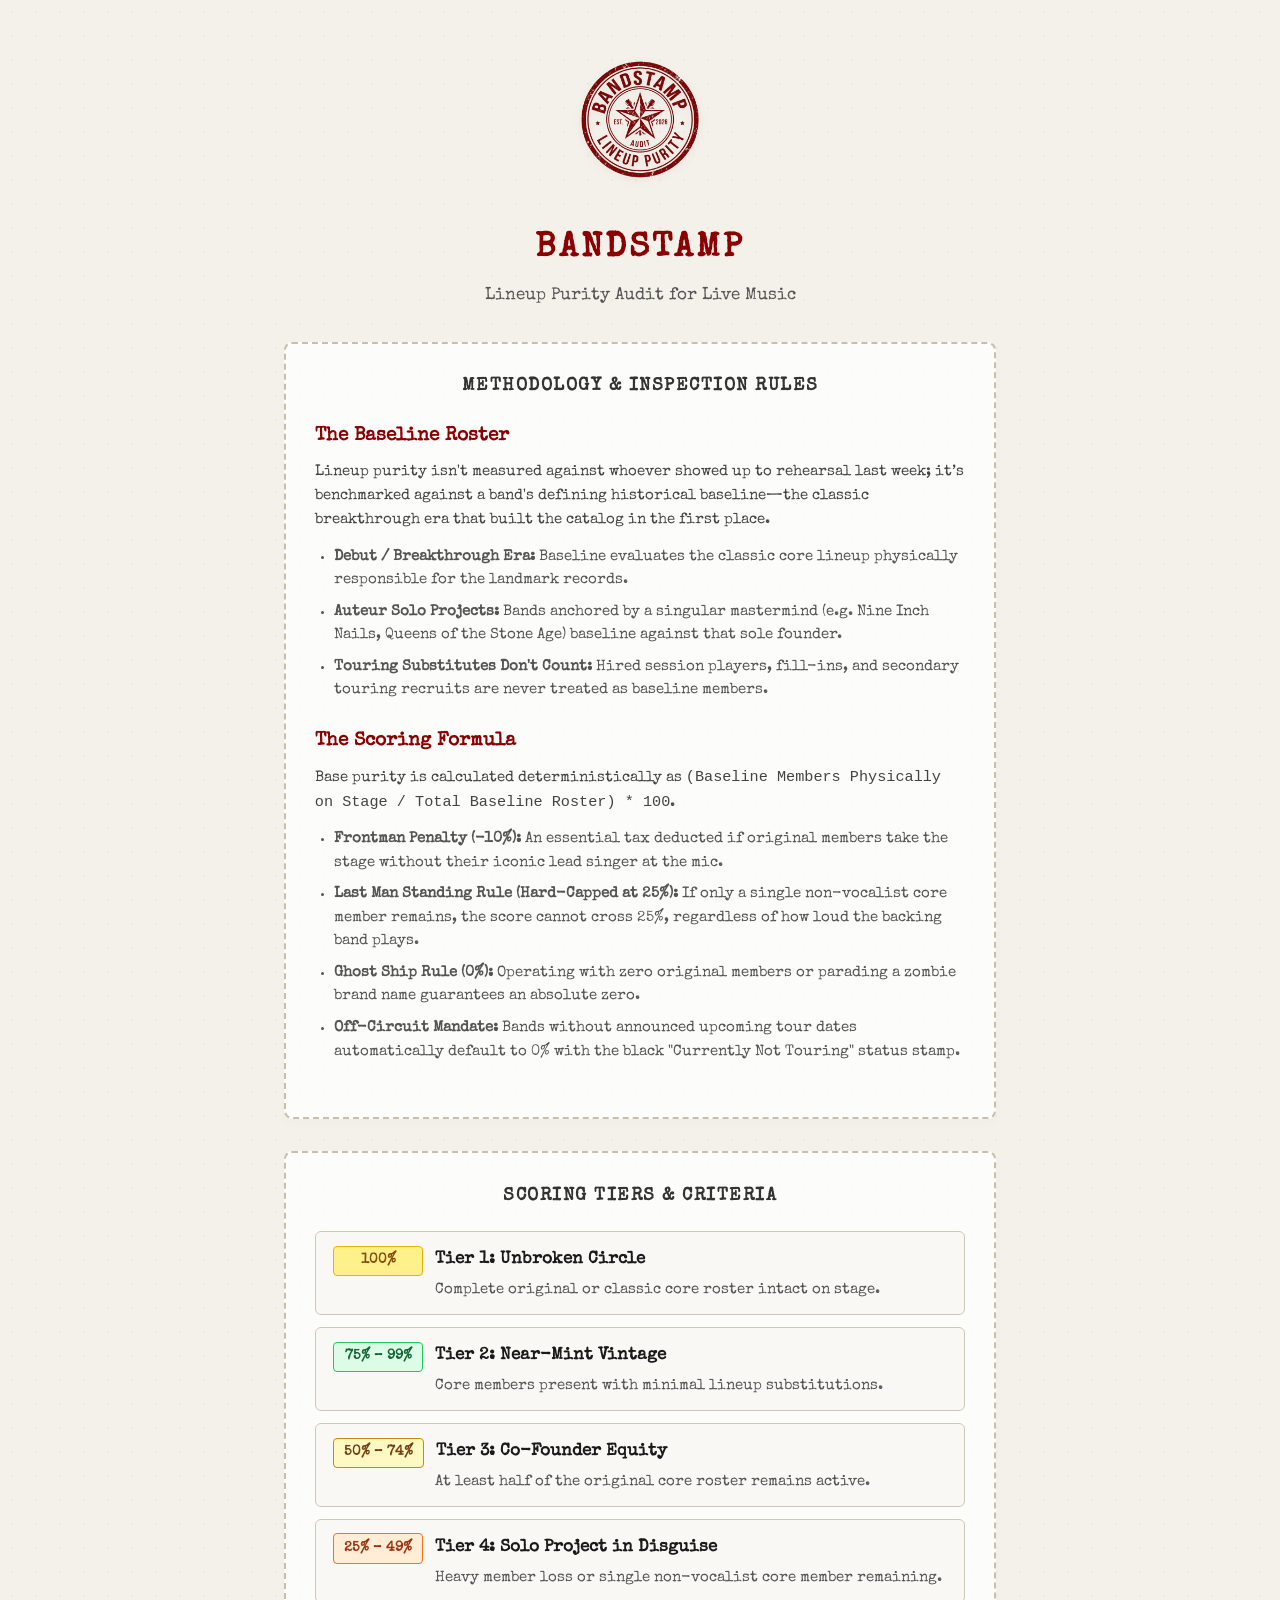
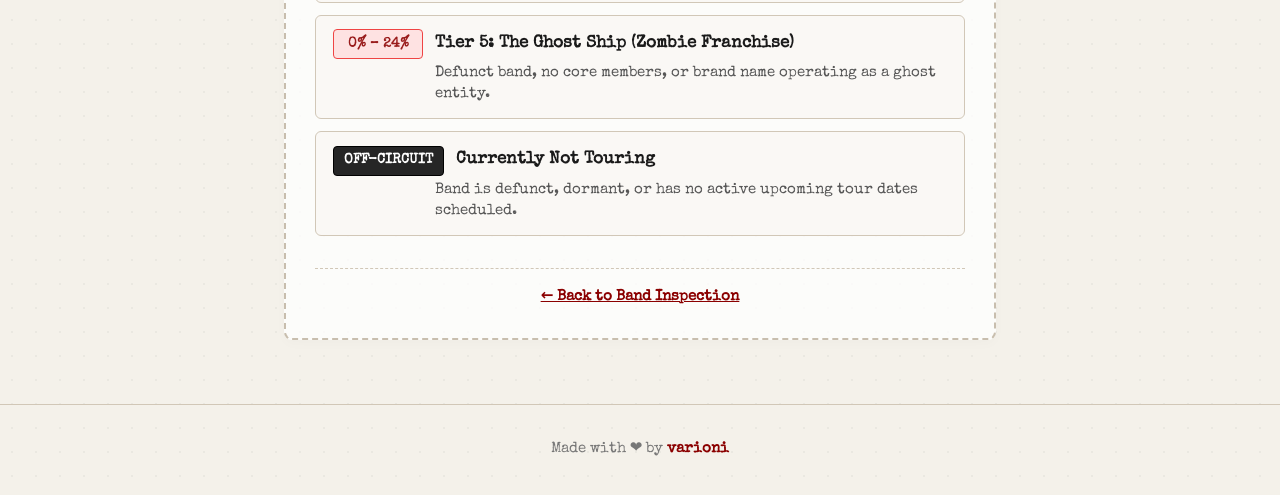
==== commit 5bec7d93: "Update about.html" ====
--- a/about.html
+++ b/about.html
@@ -10,7 +10,7 @@
 </head>
 <body>
   <main class="container">
-    <!-- Centered Hero Header (Identical to Index) -->
+    <!-- Centered Hero Header -->
     <header class="hero-brand">
       <a href="index.html" style="text-decoration: none;">
         <img src="logo.png" alt="BandStamp Logo" class="main-logo" />
@@ -19,37 +19,95 @@
       <p class="tagline">Lineup Purity Audit for Live Music</p>
     </header>
 
+    <!-- Methodology & Baseline Rules -->
     <article class="tier-legend" style="text-align: left; margin-top: 1.5rem;">
-      <h2>Methodology & Baseline Rules</h2>
+      <h2>Methodology & Inspection Rules</h2>
       
       <section style="margin-bottom: 1.5rem;">
-        <h3 style="color: var(--accent-color); margin-bottom: 0.5rem;">The Core Debate: Baseline Lineups</h3>
+        <h3 style="color: var(--accent-color); margin-bottom: 0.5rem;">The Baseline Roster</h3>
         <p style="margin-bottom: 0.8rem; font-size: 0.95rem; color: #444;">
-          Lineup purity is evaluated against a band's defining historical baseline—typically established on their debut landmark album or their classic breakthrough roster.
+          Lineup purity isn't measured against whoever showed up to rehearsal last week; it’s benchmarked against a band's defining historical baseline—the classic breakthrough era that built the catalog in the first place.
         </p>
         <ul style="padding-left: 1.2rem; font-size: 0.92rem; color: #555; display: flex; flex-direction: column; gap: 8px;">
-          <li><strong>Debut Album Baseline:</strong> Default baseline consists of the original core members who recorded the debut studio album.</li>
-          <li><strong>Breakthrough Roster Exception:</strong> For bands that achieved defining identity under a secondary roster (e.g., Nirvana with Dave Grohl), that roster becomes the audit baseline.</li>
-          <li><strong>Solo Masterminds:</strong> Projects driven by a single auteur founder (e.g., Nine Inch Nails, Foo Fighters, Queens of the Stone Age) baseline as 1 founder.</li>
+          <li><strong>Debut / Breakthrough Era:</strong> Baseline evaluates the classic core lineup physically responsible for the landmark records.</li>
+          <li><strong>Auteur Solo Projects:</strong> Bands anchored by a singular mastermind (e.g. Nine Inch Nails, Queens of the Stone Age) baseline against that sole founder.</li>
+          <li><strong>Touring Substitutes Don't Count:</strong> Hired session players, fill-ins, and secondary touring recruits are never treated as baseline members.</li>
         </ul>
       </section>
 
       <section style="margin-bottom: 1.5rem;">
         <h3 style="color: var(--accent-color); margin-bottom: 0.5rem;">The Scoring Formula</h3>
         <p style="margin-bottom: 0.8rem; font-size: 0.95rem; color: #444;">
-          Base purity is calculated deterministically as <code>(Present Baseline Members / Total Baseline Roster) * 100</code>.
+          Base purity is calculated deterministically as <code>(Baseline Members Physically on Stage / Total Baseline Roster) * 100</code>.
         </p>
         <ul style="padding-left: 1.2rem; font-size: 0.92rem; color: #555; display: flex; flex-direction: column; gap: 8px;">
-          <li><strong>Frontman Penalty (-30%):</strong> Applied if two or more original members tour without their iconic lead singer.</li>
-          <li><strong>Last Man Standing Rule (Hard-capped at 25%):</strong> If exactly one non-vocalist core member tours under the moniker.</li>
-          <li><strong>Ghost Ship Rule (0%):</strong> If the band is defunct, dormant, or operating with zero original members on stage.</li>
+          <li><strong>Frontman Penalty (-10%):</strong> An essential tax deducted if original members take the stage without their iconic lead singer at the mic.</li>
+          <li><strong>Last Man Standing Rule (Hard-Capped at 25%):</strong> If only a single non-vocalist core member remains, the score cannot cross 25%, regardless of how loud the backing band plays.</li>
+          <li><strong>Ghost Ship Rule (0%):</strong> Operating with zero original members or parading a zombie brand name guarantees an absolute zero.</li>
+          <li><strong>Off-Circuit Mandate:</strong> Bands without announced upcoming tour dates automatically default to 0% with the black "Currently Not Touring" status stamp.</li>
         </ul>
       </section>
+    </article>
+
+    <!-- Scoring Tiers Legend (Placed Below Rules) -->
+    <section class="tier-legend" style="margin-top: 2rem;">
+      <h2>Scoring Tiers & Criteria</h2>
+      <div class="legend-list">
+        
+        <div class="legend-card gold">
+          <div class="legend-header">
+            <span class="legend-badge">100%</span>
+            <span class="legend-title">Tier 1: Unbroken Circle</span>
+          </div>
+          <p class="legend-desc">Complete original or classic core roster intact on stage.</p>
+        </div>
+
+        <div class="legend-card green">
+          <div class="legend-header">
+            <span class="legend-badge">75% – 99%</span>
+            <span class="legend-title">Tier 2: Near-Mint Vintage</span>
+          </div>
+          <p class="legend-desc">Core members present with minimal lineup substitutions.</p>
+        </div>
+
+        <div class="legend-card yellow">
+          <div class="legend-header">
+            <span class="legend-badge">50% – 74%</span>
+            <span class="legend-title">Tier 3: Co-Founder Equity</span>
+          </div>
+          <p class="legend-desc">At least half of the original core roster remains active.</p>
+        </div>
+
+        <div class="legend-card orange">
+          <div class="legend-header">
+            <span class="legend-badge">25% – 49%</span>
+            <span class="legend-title">Tier 4: Solo Project in Disguise</span>
+          </div>
+          <p class="legend-desc">Heavy member loss or single non-vocalist core member remaining.</p>
+        </div>
+
+        <div class="legend-card red">
+          <div class="legend-header">
+            <span class="legend-badge">0% – 24%</span>
+            <span class="legend-title">Tier 5: The Ghost Ship (Zombie Franchise)</span>
+          </div>
+          <p class="legend-desc">Defunct band, no core members, or brand name operating as a ghost entity.</p>
+        </div>
+
+        <div class="legend-card black">
+          <div class="legend-header">
+            <span class="legend-badge">OFF-CIRCUIT</span>
+            <span class="legend-title">Currently Not Touring</span>
+          </div>
+          <p class="legend-desc">Band is defunct, dormant, or has no active upcoming tour dates scheduled.</p>
+        </div>
+
+      </div>
 
       <div class="calc-method-link" style="text-align: center; margin-top: 2rem;">
         <a href="index.html">&larr; Back to Band Inspection</a>
       </div>
-    </article>
+    </section>
   </main>
 
   <footer>
--- a/style.css
+++ b/style.css
@@ -6,6 +6,7 @@
   --card-bg: #ffffff;
   --border-color: #d1c7b7;
   --accent-color: #8b0000;
+  --stamp-gold: #b8860b;
   --stamp-green: #1b4d3e;
   --stamp-amber: #b45309;
   --stamp-red: #991b1b;
@@ -33,7 +34,6 @@
   padding: 0 1.5rem;
 }
 
-/* Header & Logo Proportion Adjustments */
 .hero-brand {
   text-align: center;
   margin-bottom: 2rem;
@@ -63,7 +63,6 @@
   margin: 0 auto;
 }
 
-/* Search Form */
 .search-form {
   display: flex;
   gap: 12px;
@@ -107,98 +106,6 @@
 
 .btn-submit:active {
   transform: translateY(1px);
-}
-
-.btn-submit:disabled {
-  opacity: 0.6;
-  cursor: not-allowed;
-}
-
-/* Refined Scoring Tiers Legend */
-.tier-legend {
-  margin-top: 2.5rem;
-  padding: 1.8rem;
-  background-color: rgba(255, 255, 255, 0.75);
-  border: 2px dashed #c8beae;
-  border-radius: 8px;
-  box-shadow: 0 4px 12px rgba(0, 0, 0, 0.02);
-}
-
-.tier-legend h2 {
-  font-size: 1.15rem;
-  margin-bottom: 1.25rem;
-  text-transform: uppercase;
-  letter-spacing: 1.5px;
-  color: #333;
-  text-align: center;
-}
-
-.legend-list {
-  display: flex;
-  flex-direction: column;
-  gap: 12px;
-  margin-bottom: 1.2rem;
-}
-
-.legend-card {
-  padding: 0.85rem 1.1rem;
-  border-radius: 6px;
-  border: 1px solid var(--border-color);
-  background-color: #faf8f5;
-  transition: transform 0.15s ease;
-}
-
-.legend-card:hover {
-  transform: translateX(3px);
-}
-
-.legend-header {
-  display: flex;
-  align-items: center;
-  gap: 12px;
-  margin-bottom: 0.25rem;
-}
-
-.legend-badge {
-  font-weight: bold;
-  padding: 0.2rem 0.6rem;
-  border-radius: 4px;
-  min-width: 90px;
-  text-align: center;
-  font-size: 0.85rem;
-  font-family: 'Special Elite', monospace;
-}
-
-.legend-card.gold .legend-badge { background-color: #fef08a; color: #854d0e; border: 1px solid #eab308; }
-.legend-card.green .legend-badge { background-color: #dcfce7; color: #166534; border: 1px solid #22c55e; }
-.legend-card.yellow .legend-badge { background-color: #fef9c3; color: #713f12; border: 1px solid #ca8a04; }
-.legend-card.orange .legend-badge { background-color: #ffedd5; color: #9a3412; border: 1px solid #f97316; }
-.legend-card.red .legend-badge { background-color: #fee2e2; color: #991b1b; border: 1px solid #ef4444; }
-
-.legend-title {
-  font-weight: bold;
-  font-size: 1.05rem;
-  color: #1a1a1a;
-}
-
-.legend-desc {
-  font-size: 0.92rem;
-  color: #555;
-  margin-left: 102px;
-  line-height: 1.4;
-}
-
-.calc-method-link {
-  font-size: 0.95rem;
-  border-top: 1px dashed var(--border-color);
-  padding-top: 1rem;
-  text-align: center;
-}
-
-.calc-method-link a {
-  color: var(--accent-color);
-  text-decoration: underline;
-  font-weight: bold;
 }
 
 .hidden {
@@ -224,12 +131,13 @@
   to { transform: rotate(360deg); }
 }
 
+/* Result Card */
 .result-card {
   background-color: var(--card-bg);
   border: 2px dashed #b8ad9a;
   border-radius: 8px;
   padding: 2rem;
-  margin-top: 2.5rem;
+  margin-top: 2rem;
   box-shadow: 0 4px 16px rgba(0, 0, 0, 0.06);
   position: relative;
 }
@@ -241,71 +149,73 @@
   margin-bottom: 1rem;
 }
 
+.card-header h2 {
+  font-size: 1.8rem;
+  color: #111;
+}
+
 .badge {
   font-size: 0.9rem;
-  padding: 0.2rem 0.6rem;
+  padding: 0.25rem 0.65rem;
   border: 1px solid var(--border-color);
   border-radius: 4px;
   background-color: #faf8f5;
   font-style: italic;
+  white-space: nowrap;
 }
 
 .image-wrapper {
   position: relative;
-  margin: 1.5rem 0;
-  text-align: center;
+  margin: 1.2rem 0;
+  text-align: center;
+  display: inline-block;
+  width: 100%;
 }
 
 .image-wrapper img {
-  max-width: 100%;
-  max-height: 400px;
+  width: 100%;
+  max-height: 420px;
   object-fit: cover;
   border: 1px solid var(--border-color);
   border-radius: 4px;
+  display: block;
 }
 
 .stamp {
-  display: inline-block;
   position: absolute;
-  top: 20px;
-  right: 20px;
+  top: 15px;
+  right: 15px;
   border: 3px double currentColor;
-  padding: 0.5rem 1rem;
+  padding: 0.4rem 0.9rem;
   text-transform: uppercase;
   font-weight: bold;
-  font-size: 1.2rem;
+  font-size: 1.15rem;
   letter-spacing: 1px;
-  transform: rotate(-5deg);
-  background-color: rgba(255, 255, 255, 0.9);
-  box-shadow: 0 2px 6px rgba(0, 0, 0, 0.15);
-}
-
-.stamp.gold, .stamp.green {
-  color: var(--stamp-green);
-  border-color: var(--stamp-green);
-}
-
-.stamp.yellow, .stamp.orange {
-  color: var(--stamp-amber);
-  border-color: var(--stamp-amber);
-}
-
-.stamp.red {
-  color: var(--stamp-red);
-  border-color: var(--stamp-red);
-}
+  transform: rotate(-6deg);
+  background-color: rgba(255, 255, 255, 0.92);
+  box-shadow: 0 2px 8px rgba(0, 0, 0, 0.2);
+  z-index: 5;
+}
+
+.stamp.gold { color: var(--stamp-gold); border-color: var(--stamp-gold); }
+.stamp.green { color: var(--stamp-green); border-color: var(--stamp-green); }
+.stamp.yellow, .stamp.orange { color: var(--stamp-amber); border-color: var(--stamp-amber); }
+.stamp.red { color: var(--stamp-red); border-color: var(--stamp-red); }
+.stamp.black { color: #111111; border-color: #111111; background-color: rgba(255, 255, 255, 0.95); }
 
 .score-display {
-  font-size: 1.8rem;
-  font-weight: bold;
-  color: var(--accent-color);
-  margin-bottom: 1rem;
-}
-
+  display: none !important;
+}
+
+/* Summary Section Preserving Paragraph Line Breaks */
 .summary {
   font-size: 1.05rem;
   border-top: 1px dashed var(--border-color);
-  padding-top: 1rem;
+  padding-top: 1.2rem;
+  margin-top: 1rem;
+  color: #2b2b2b;
+  line-height: 1.65;
+  white-space: pre-line;
 }
 
 .challenge-actions {
@@ -333,6 +243,93 @@
   color: var(--text-color);
 }
 
+.tier-legend {
+  margin-top: 2.5rem;
+  padding: 1.8rem;
+  background-color: rgba(255, 255, 255, 0.75);
+  border: 2px dashed #c8beae;
+  border-radius: 8px;
+  box-shadow: 0 4px 12px rgba(0, 0, 0, 0.02);
+}
+
+.tier-legend h2 {
+  font-size: 1.15rem;
+  margin-bottom: 1.25rem;
+  text-transform: uppercase;
+  letter-spacing: 1.5px;
+  color: #333;
+  text-align: center;
+}
+
+.legend-list {
+  display: flex;
+  flex-direction: column;
+  gap: 12px;
+  margin-bottom: 1.2rem;
+}
+
+.legend-card {
+  padding: 0.85rem 1.1rem;
+  border-radius: 6px;
+  border: 1px solid var(--border-color);
+  background-color: #faf8f5;
+  transition: transform 0.15s ease;
+}
+
+.legend-card:hover {
+  transform: translateX(3px);
+}
+
+.legend-header {
+  display: flex;
+  align-items: center;
+  gap: 12px;
+  margin-bottom: 0.25rem;
+}
+
+.legend-badge {
+  font-weight: bold;
+  padding: 0.2rem 0.6rem;
+  border-radius: 4px;
+  min-width: 90px;
+  text-align: center;
+  font-size: 0.85rem;
+  font-family: 'Special Elite', monospace;
+}
+
+.legend-card.gold .legend-badge { background-color: #fef08a; color: #854d0e; border: 1px solid #eab308; }
+.legend-card.green .legend-badge { background-color: #dcfce7; color: #166534; border: 1px solid #22c55e; }
+.legend-card.yellow .legend-badge { background-color: #fef9c3; color: #713f12; border: 1px solid #ca8a04; }
+.legend-card.orange .legend-badge { background-color: #ffedd5; color: #9a3412; border: 1px solid #f97316; }
+.legend-card.red .legend-badge { background-color: #fee2e2; color: #991b1b; border: 1px solid #ef4444; }
+.legend-card.black .legend-badge { background-color: #262626; color: #ffffff; border: 1px solid #000000; }
+
+.legend-title {
+  font-weight: bold;
+  font-size: 1.05rem;
+  color: #1a1a1a;
+}
+
+.legend-desc {
+  font-size: 0.92rem;
+  color: #555;
+  margin-left: 102px;
+  line-height: 1.4;
+}
+
+.calc-method-link {
+  font-size: 0.95rem;
+  border-top: 1px dashed var(--border-color);
+  padding-top: 1rem;
+  text-align: center;
+}
+
+.calc-method-link a {
+  color: var(--accent-color);
+  text-decoration: underline;
+  font-weight: bold;
+}
+
 footer {
   text-align: center;
   padding: 2rem;
@@ -366,4 +363,9 @@
   .legend-header {
     flex-wrap: wrap;
   }
-}
+  .card-header {
+    flex-direction: column;
+    align-items: flex-start;
+    gap: 8px;
+  }
+}
